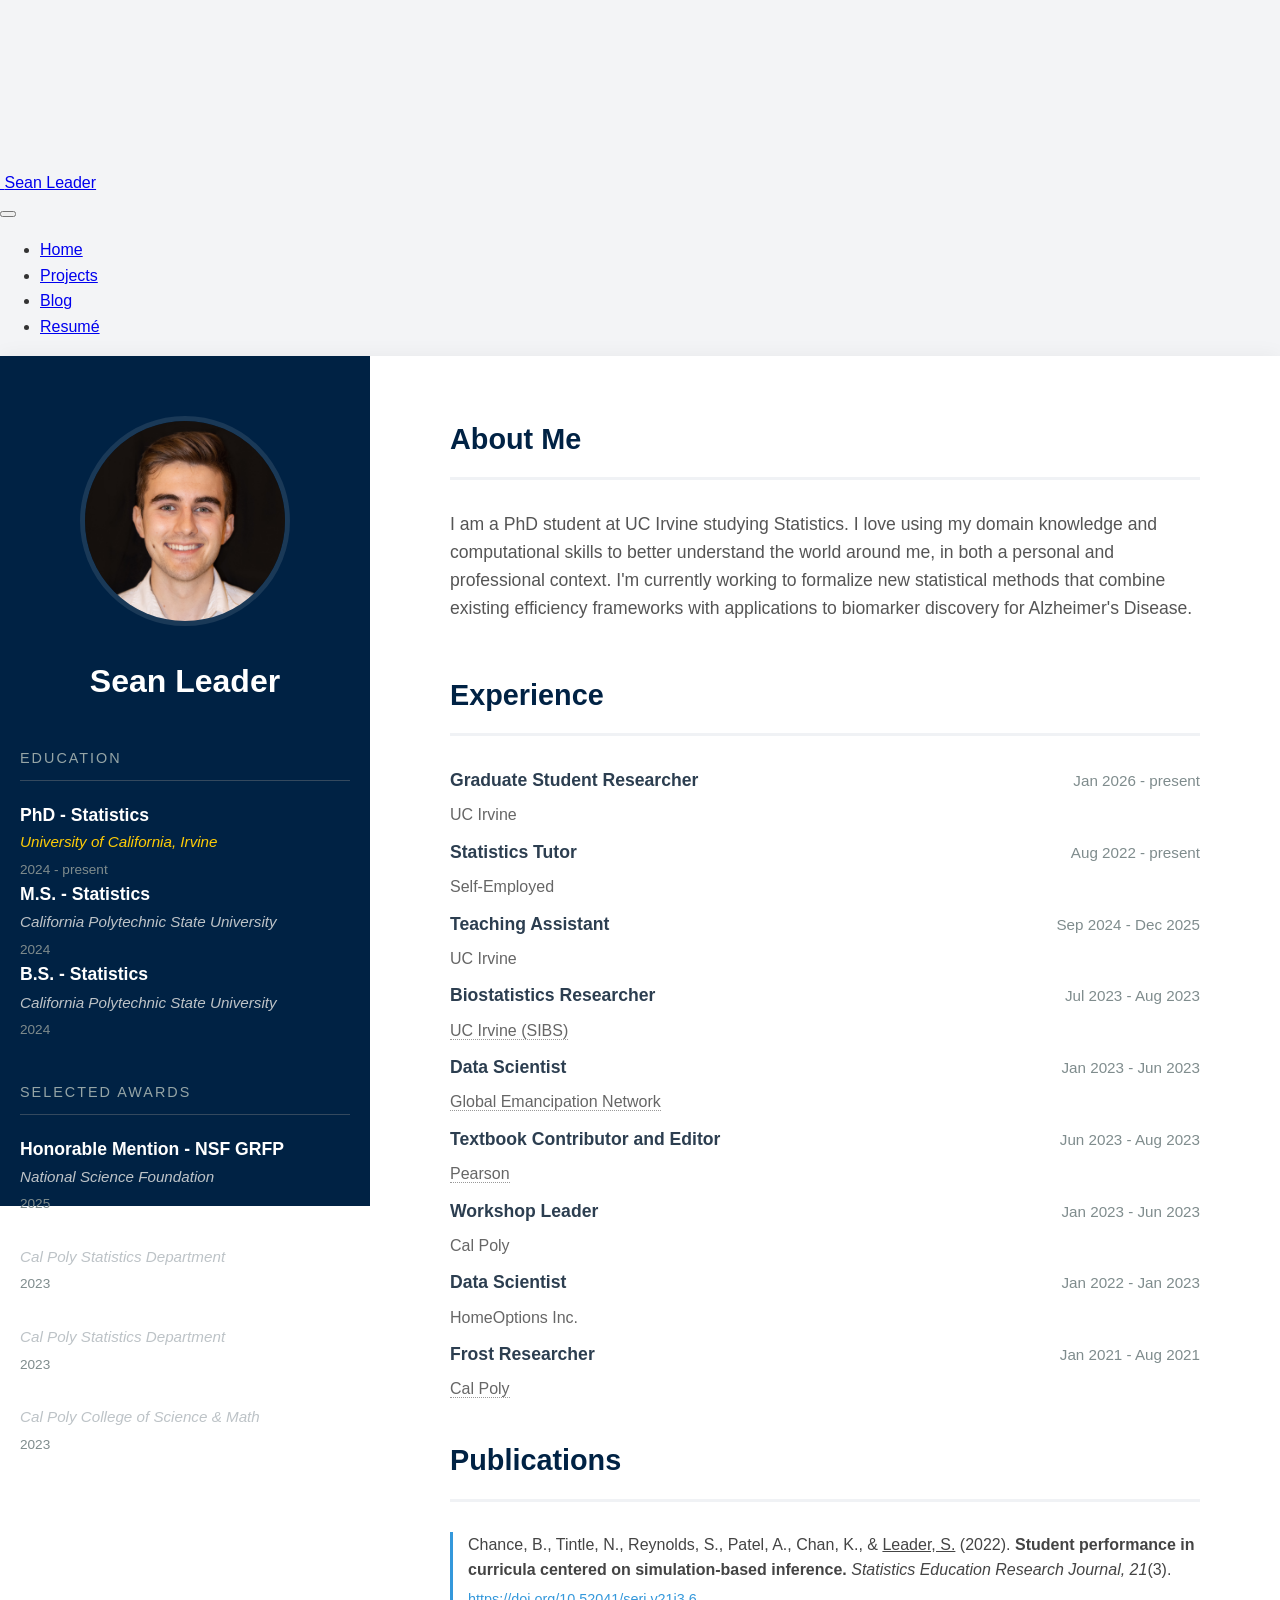
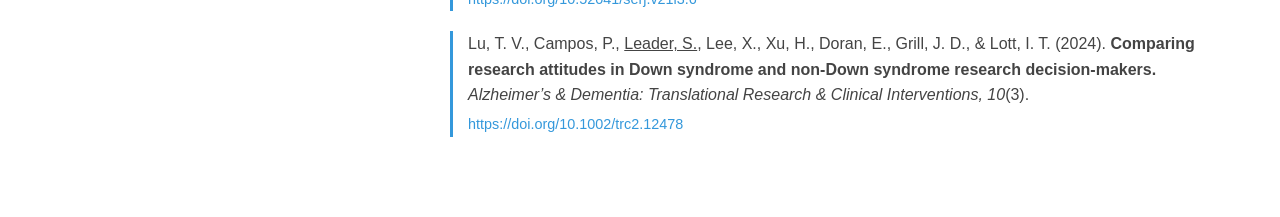
==== docs/index.html @ fd17f382 "updates" ====
<!DOCTYPE html>
<html xmlns="http://www.w3.org/1999/xhtml" lang="en" xml:lang="en"><head>

<meta charset="utf-8">
<meta name="generator" content="quarto-1.5.57">

<meta name="viewport" content="width=device-width, initial-scale=1.0, user-scalable=yes">


<title>Sean Leader</title>
<style>
code{white-space: pre-wrap;}
span.smallcaps{font-variant: small-caps;}
div.columns{display: flex; gap: min(4vw, 1.5em);}
div.column{flex: auto; overflow-x: auto;}
div.hanging-indent{margin-left: 1.5em; text-indent: -1.5em;}
ul.task-list{list-style: none;}
ul.task-list li input[type="checkbox"] {
  width: 0.8em;
  margin: 0 0.8em 0.2em -1em; /* quarto-specific, see https://github.com/quarto-dev/quarto-cli/issues/4556 */ 
  vertical-align: middle;
}
</style>


<script src="site_libs/quarto-nav/quarto-nav.js"></script>
<script src="site_libs/quarto-nav/headroom.min.js"></script>
<script src="site_libs/clipboard/clipboard.min.js"></script>
<script src="site_libs/quarto-search/autocomplete.umd.js"></script>
<script src="site_libs/quarto-search/fuse.min.js"></script>
<script src="site_libs/quarto-search/quarto-search.js"></script>
<meta name="quarto:offset" content="./">
<link href="./favicon_big.png" rel="icon" type="image/png">
<script src="site_libs/quarto-html/quarto.js"></script>
<script src="site_libs/quarto-html/popper.min.js"></script>
<script src="site_libs/quarto-html/tippy.umd.min.js"></script>
<script src="site_libs/quarto-html/anchor.min.js"></script>
<link href="site_libs/quarto-html/tippy.css" rel="stylesheet">
<link href="site_libs/quarto-html/quarto-syntax-highlighting.css" rel="stylesheet" id="quarto-text-highlighting-styles">
<script src="site_libs/bootstrap/bootstrap.min.js"></script>
<link href="site_libs/bootstrap/bootstrap-icons.css" rel="stylesheet">
<link href="site_libs/bootstrap/bootstrap.min.css" rel="stylesheet" id="quarto-bootstrap" data-mode="light">
<script id="quarto-search-options" type="application/json">{
  "location": "navbar",
  "copy-button": false,
  "collapse-after": 3,
  "panel-placement": "end",
  "type": "overlay",
  "limit": 50,
  "keyboard-shortcut": [
    "f",
    "/",
    "s"
  ],
  "show-item-context": false,
  "language": {
    "search-no-results-text": "No results",
    "search-matching-documents-text": "matching documents",
    "search-copy-link-title": "Copy link to search",
    "search-hide-matches-text": "Hide additional matches",
    "search-more-match-text": "more match in this document",
    "search-more-matches-text": "more matches in this document",
    "search-clear-button-title": "Clear",
    "search-text-placeholder": "",
    "search-detached-cancel-button-title": "Cancel",
    "search-submit-button-title": "Submit",
    "search-label": "Search"
  }
}</script>


<link rel="stylesheet" href="styles.css">
</head>

<body class="nav-fixed fullcontent">

<div id="quarto-search-results"></div>
  <header id="quarto-header" class="headroom fixed-top">
    <nav class="navbar navbar-expand-lg " data-bs-theme="dark">
      <div class="navbar-container container-fluid">
      <div class="navbar-brand-container mx-auto">
    <a href="./index.html" class="navbar-brand navbar-brand-logo">
    <img src="./favicon_big.png" alt="" class="navbar-logo">
    </a>
    <a class="navbar-brand" href="./index.html">
    <span class="navbar-title">Sean Leader</span>
    </a>
  </div>
            <div id="quarto-search" class="" title="Search"></div>
          <button class="navbar-toggler" type="button" data-bs-toggle="collapse" data-bs-target="#navbarCollapse" aria-controls="navbarCollapse" role="menu" aria-expanded="false" aria-label="Toggle navigation" onclick="if (window.quartoToggleHeadroom) { window.quartoToggleHeadroom(); }">
  <span class="navbar-toggler-icon"></span>
</button>
          <div class="collapse navbar-collapse" id="navbarCollapse">
            <ul class="navbar-nav navbar-nav-scroll me-auto">
  <li class="nav-item">
    <a class="nav-link active" href="./index.html" aria-current="page"> 
<span class="menu-text">Home</span></a>
  </li>  
  <li class="nav-item">
    <a class="nav-link" href="./projects.html"> 
<span class="menu-text">Projects</span></a>
  </li>  
  <li class="nav-item">
    <a class="nav-link" href="./blog.html"> 
<span class="menu-text">Blog</span></a>
  </li>  
  <li class="nav-item">
    <a class="nav-link" href="./resume.html"> 
<span class="menu-text">Resumé</span></a>
  </li>  
</ul>
          </div> <!-- /navcollapse -->
            <div class="quarto-navbar-tools">
</div>
      </div> <!-- /container-fluid -->
    </nav>
</header>
<!-- content -->
<div id="quarto-content" class="quarto-container page-layout-custom page-navbar">
<!-- sidebar -->
<!-- margin-sidebar -->
<!-- main -->




<style>
  /* GLOBAL RESET & TYPOGRAPHY */
  body {
    background-color: #f3f4f6;
    font-family: "Segoe UI", Roboto, Helvetica, Arial, sans-serif;
    color: #333;
    margin: 0;
    line-height: 1.6;
  }

  /* MAIN LAYOUT CONTAINER */
  .resume-grid {
    display: grid;
    grid-template-columns: 370px 1fr; /* Fixed Sidebar | Flexible Main Content */
    max-width: 1600px; /* Limits width on ultra-wide monitors */
    margin: 0 auto;
    min-height: 100vh;
    background: white;
    box-shadow: 0 0 20px rgba(0,0,0,0.05);
  }

  /* --- LEFT SIDEBAR STYLES --- */
  .sidebar {
    background-color: #002244; /* Dark Navy */
    color: #ecf0f1;
    padding: 60px 20px;
    display: block;
    flex-direction: column;
  }

  .profile-img {
    width: 200px;
    height: 200px;
    object-fit: cover;
    border-radius: 50%;
    border: 5px solid rgba(255,255,255,0.1);
    margin: 0 auto 30px auto;
    display: block;
  }

  .sidebar-name {
    text-align: center;
    font-size: 2rem;
    font-weight: 700;
    margin-bottom: 0px;
    color: #ffffff;
  }

  .social-links {
    display: flex;
    justify-content: center;
    gap: 15px;
    margin-bottom: 0px;
  }

  .social-btn {
    color: white;
    font-size: 1.4rem;
    transition: transform 0.2s, color 0.2s;
  }

  .social-btn:hover {
    color: #3498db;
    transform: translateY(-3px);
  }

  .sidebar-section-title {
    font-size: 0.9rem;
    text-transform: uppercase;
    letter-spacing: 2px;
    color: #95a5a6;
    border-bottom: 1px solid #34495e;
    padding-bottom: 10px;
    margin-top: 40px;
    margin-bottom: 20px;
  }

  .sidebar-item {
    margin-bottom: 0px;
  }

  .sidebar-item h3 {
    margin: 0;
    font-size: 1.1rem;
    color: #fff;
    font-weight: 600;
  }

  .sidebar-item i {
    margin: 2px 0 0 0;
    font-size: 0.95rem;
    color: #fecc07;
    font-style: italic;
  }
  
  .sidebar-item p {
    margin: 2px 0 0 0;
    font-size: 0.95rem;
    color: #bdc3c7;
    font-style: italic;
  }
  
  .sidebar-item c {
    margin: 2px 0 0 0;
    font-size: 0.95rem;
    color: #BD8B13;
    font-style: italic;
  }

  .sidebar-item .date {
    display: block;
    font-size: 0.85rem;
    color: #7f8c8d;
    margin-top: 4px;
  }

  /* --- RIGHT MAIN CONTENT STYLES --- */
  .main-content {
    padding: 60px 80px;
  }

  .main-section-title {
    font-size: 1.8rem;
    color: #002244;
    border-bottom: 3px solid #f0f2f5;
    padding-bottom: 15px;
    margin-top: 0;
    margin-bottom: 30px;
    font-weight: 700;
  }

  .about-text {
    font-size: 1.1rem;
    color: #555;
    margin-bottom: 50px;
    max-width: 900px;
  }

  /* Experience Grid */
  .experience-item {
    display: grid;
    grid-template-columns: 1fr auto;
    margin-bottom: 8px;
    align-items: baseline;
  }

  .job-title {
    font-weight: 700;
    font-size: 1.1rem;
    color: #2c3e50;
  }

  .job-date {
    color: #7f8c8d;
    font-size: 0.95rem;
    font-weight: 500;
  }

  .job-company {
    display: block;
    color: #666;
    margin-bottom: 10px; /* Spacing between jobs */
  }

  .job-company a {
    color: #666;
    text-decoration: none;
    border-bottom: 1px dotted #999;
  }

  /* Publications */
  .pub-item {
    margin-bottom: 20px;
    padding-left: 15px;
    border-left: 3px solid #3498db;
  }

  .pub-citation {
    font-size: 1rem;
    color: #444;
  }
  
  .pub-link {
    display: inline-block;
    margin-top: 5px;
    font-size: 0.9rem;
    color: #3498db;
    text-decoration: none;
  }

  .pub-link:hover {
    text-decoration: underline;
  }

  /* RESPONSIVE */
  @media (max-width: 900px) {
    .resume-grid {
      grid-template-columns: 1fr;
    }
    .sidebar {
      padding: 40px 20px;
      text-align: center;
    }
    .sidebar-section-title {
      text-align: center;
    }
    .main-content {
      padding: 40px 20px;
    }
  }
</style>

<link rel="stylesheet" href="[https://cdn.jsdelivr.net/npm/bootstrap-icons@1.10.5/font/bootstrap-icons.css](https://cdn.jsdelivr.net/npm/bootstrap-icons@1.10.5/font/bootstrap-icons.css)">

<div class="resume-grid">

  <aside class="sidebar">
    <img src="photos/SeanCropped.jpg" alt="Sean Leader" class="profile-img">
    <div class="sidebar-name">Sean Leader</div>
    
    <div class="social-links">
      <a href="https://mail.google.com/mail/?view=cm&amp;to=spleader13@gmail.com" class="social-btn"><i class="bi bi-envelope-fill"></i></a>
      <a href="https://github.com/SPLeader" class="social-btn"><i class="bi bi-github"></i></a>
      <a href="https://www.linkedin.com/in/sean-leader" class="social-btn"><i class="bi bi-linkedin"></i></a>
    </div>

    <div class="sidebar-section-title">Education</div>

    <div class="sidebar-item">
      <h3>PhD - Statistics</h3>
      <i>University of California, Irvine</i>
      <span class="date">2024 - present</span>
    </div>

    <div class="sidebar-item">
      <h3>M.S. - Statistics</h3>
      <p>California Polytechnic State University</p>
      <span class="date">2024</span>
    </div>

    <div class="sidebar-item">
      <h3>B.S. - Statistics</h3>
      <p>California Polytechnic State University</p>
      <span class="date">2024</span>
    </div>

    <div class="sidebar-section-title">Selected Awards</div>

    <div class="sidebar-item">
      <h3>Honorable Mention - NSF GRFP</h3>
      <p>National Science Foundation</p>
      <span class="date">2025</span>
    </div>

    <div class="sidebar-item">
      <h3>Outstanding Scholarship Award</h3>
      <p>Cal Poly Statistics Department</p>
      <span class="date">2023</span>
    </div>

    <div class="sidebar-item">
      <h3>Community Leadership</h3>
      <p>Cal Poly Statistics Department</p>
      <span class="date">2023</span>
    </div>

    <div class="sidebar-item">
      <h3>Community Leadership</h3>
      <p>Cal Poly College of Science &amp; Math</p>
      <span class="date">2023</span>
    </div>

  </aside>

  <main class="main-content">
  
    <h2 class="main-section-title anchored">About Me</h2>
    <p class="about-text">
      I am a PhD student at UC Irvine studying Statistics. I love using my domain knowledge and computational skills to better understand the world around me, in both a personal and professional context. I'm currently working to formalize new statistical methods that combine existing efficiency frameworks with applications to biomarker discovery for Alzheimer's Disease. 
    </p>

    <h2 class="main-section-title anchored">Experience</h2>

    <div class="experience-item">
      <span class="job-title">Graduate Student Researcher</span>
      <span class="job-date">Jan 2026 - present</span>
    </div>
    <span class="job-company">UC Irvine</span>

    <div class="experience-item">
      <span class="job-title">Statistics Tutor</span>
      <span class="job-date">Aug 2022 - present</span>
    </div>
    <span class="job-company">Self-Employed</span>
    
    <div class="experience-item">
      <span class="job-title">Teaching Assistant</span>
      <span class="job-date">Sep 2024 - Dec 2025</span>
    </div>
    <span class="job-company">UC Irvine</span>

    

    <div class="experience-item">
      <span class="job-title">Biostatistics Researcher</span>
      <span class="job-date">Jul 2023 - Aug 2023</span>
    </div>
    <span class="job-company"><a href="https://www.nhlbi.nih.gov/grants-and-training/summer-institute-biostatistics">UC Irvine (SIBS)</a></span>

    <div class="experience-item">
      <span class="job-title">Data Scientist</span>
      <span class="job-date">Jan 2023 - Jun 2023</span>
    </div>
    <span class="job-company"><a href="https://www.globalemancipation.ngo">Global Emancipation Network</a></span>

    <div class="experience-item">
      <span class="job-title">Textbook Contributor and Editor</span>
      <span class="job-date">Jun 2023 - Aug 2023</span>
    </div>
    <span class="job-company"><a href="https://www.pearson.com">Pearson</a></span>

    <div class="experience-item">
      <span class="job-title">Workshop Leader</span>
      <span class="job-date">Jan 2023 - Jun 2023</span>
    </div>
    <span class="job-company">Cal Poly</span>

    <div class="experience-item">
      <span class="job-title">Data Scientist</span>
      <span class="job-date">Jan 2022 - Jan 2023</span>
    </div>
    <span class="job-company">HomeOptions Inc.</span>

    <div class="experience-item">
      <span class="job-title">Frost Researcher</span>
      <span class="job-date">Jan 2021 - Aug 2021</span>
    </div>
    <span class="job-company"><a href="https://cosam.calpoly.edu/prospective-students/frost-fund">Cal Poly</a></span>

    <br>

    <h2 class="main-section-title anchored">Publications</h2>

    <div class="pub-item">
      <div class="pub-citation">
        Chance, B., Tintle, N., Reynolds, S., Patel, A., Chan, K., &amp; <span style="text-decoration: underline;">Leader, S.</span> (2022). <strong>Student performance in curricula centered on simulation-based inference.</strong> <em>Statistics Education Research Journal, 21</em>(3).
      </div>
      <a href="https://doi.org/10.52041/serj.v21i3.6" class="pub-link" target="_blank"><i class="bi bi-link-45deg"></i> https://doi.org/10.52041/serj.v21i3.6</a>
    </div>

    <div class="pub-item">
      <div class="pub-citation">
        Lu, T. V., Campos, P., <span style="text-decoration: underline;">Leader, S.</span>, Lee, X., Xu, H., Doran, E., Grill, J. D., &amp; Lott, I. T. (2024). <strong>Comparing research attitudes in Down syndrome and non-Down syndrome research decision-makers.</strong> <em>Alzheimer’s &amp; Dementia: Translational Research &amp; Clinical Interventions, 10</em>(3).
      </div>
      <a href="https://doi.org/10.1002/trc2.12478" class="pub-link" target="_blank"><i class="bi bi-link-45deg"></i> https://doi.org/10.1002/trc2.12478</a>
    </div>

  </main>
</div>




<script id="quarto-html-after-body" type="application/javascript">
window.document.addEventListener("DOMContentLoaded", function (event) {
  const toggleBodyColorMode = (bsSheetEl) => {
    const mode = bsSheetEl.getAttribute("data-mode");
    const bodyEl = window.document.querySelector("body");
    if (mode === "dark") {
      bodyEl.classList.add("quarto-dark");
      bodyEl.classList.remove("quarto-light");
    } else {
      bodyEl.classList.add("quarto-light");
      bodyEl.classList.remove("quarto-dark");
    }
  }
  const toggleBodyColorPrimary = () => {
    const bsSheetEl = window.document.querySelector("link#quarto-bootstrap");
    if (bsSheetEl) {
      toggleBodyColorMode(bsSheetEl);
    }
  }
  toggleBodyColorPrimary();  
  const icon = "";
  const anchorJS = new window.AnchorJS();
  anchorJS.options = {
    placement: 'right',
    icon: icon
  };
  anchorJS.add('.anchored');
  const isCodeAnnotation = (el) => {
    for (const clz of el.classList) {
      if (clz.startsWith('code-annotation-')) {                     
        return true;
      }
    }
    return false;
  }
  const onCopySuccess = function(e) {
    // button target
    const button = e.trigger;
    // don't keep focus
    button.blur();
    // flash "checked"
    button.classList.add('code-copy-button-checked');
    var currentTitle = button.getAttribute("title");
    button.setAttribute("title", "Copied!");
    let tooltip;
    if (window.bootstrap) {
      button.setAttribute("data-bs-toggle", "tooltip");
      button.setAttribute("data-bs-placement", "left");
      button.setAttribute("data-bs-title", "Copied!");
      tooltip = new bootstrap.Tooltip(button, 
        { trigger: "manual", 
          customClass: "code-copy-button-tooltip",
          offset: [0, -8]});
      tooltip.show();    
    }
    setTimeout(function() {
      if (tooltip) {
        tooltip.hide();
        button.removeAttribute("data-bs-title");
        button.removeAttribute("data-bs-toggle");
        button.removeAttribute("data-bs-placement");
      }
      button.setAttribute("title", currentTitle);
      button.classList.remove('code-copy-button-checked');
    }, 1000);
    // clear code selection
    e.clearSelection();
  }
  const getTextToCopy = function(trigger) {
      const codeEl = trigger.previousElementSibling.cloneNode(true);
      for (const childEl of codeEl.children) {
        if (isCodeAnnotation(childEl)) {
          childEl.remove();
        }
      }
      return codeEl.innerText;
  }
  const clipboard = new window.ClipboardJS('.code-copy-button:not([data-in-quarto-modal])', {
    text: getTextToCopy
  });
  clipboard.on('success', onCopySuccess);
  if (window.document.getElementById('quarto-embedded-source-code-modal')) {
    // For code content inside modals, clipBoardJS needs to be initialized with a container option
    // TODO: Check when it could be a function (https://github.com/zenorocha/clipboard.js/issues/860)
    const clipboardModal = new window.ClipboardJS('.code-copy-button[data-in-quarto-modal]', {
      text: getTextToCopy,
      container: window.document.getElementById('quarto-embedded-source-code-modal')
    });
    clipboardModal.on('success', onCopySuccess);
  }
    var localhostRegex = new RegExp(/^(?:http|https):\/\/localhost\:?[0-9]*\//);
    var mailtoRegex = new RegExp(/^mailto:/);
      var filterRegex = new RegExp('/' + window.location.host + '/');
    var isInternal = (href) => {
        return filterRegex.test(href) || localhostRegex.test(href) || mailtoRegex.test(href);
    }
    // Inspect non-navigation links and adorn them if external
 	var links = window.document.querySelectorAll('a[href]:not(.nav-link):not(.navbar-brand):not(.toc-action):not(.sidebar-link):not(.sidebar-item-toggle):not(.pagination-link):not(.no-external):not([aria-hidden]):not(.dropdown-item):not(.quarto-navigation-tool):not(.about-link)');
    for (var i=0; i<links.length; i++) {
      const link = links[i];
      if (!isInternal(link.href)) {
        // undo the damage that might have been done by quarto-nav.js in the case of
        // links that we want to consider external
        if (link.dataset.originalHref !== undefined) {
          link.href = link.dataset.originalHref;
        }
      }
    }
  function tippyHover(el, contentFn, onTriggerFn, onUntriggerFn) {
    const config = {
      allowHTML: true,
      maxWidth: 500,
      delay: 100,
      arrow: false,
      appendTo: function(el) {
          return el.parentElement;
      },
      interactive: true,
      interactiveBorder: 10,
      theme: 'quarto',
      placement: 'bottom-start',
    };
    if (contentFn) {
      config.content = contentFn;
    }
    if (onTriggerFn) {
      config.onTrigger = onTriggerFn;
    }
    if (onUntriggerFn) {
      config.onUntrigger = onUntriggerFn;
    }
    window.tippy(el, config); 
  }
  const noterefs = window.document.querySelectorAll('a[role="doc-noteref"]');
  for (var i=0; i<noterefs.length; i++) {
    const ref = noterefs[i];
    tippyHover(ref, function() {
      // use id or data attribute instead here
      let href = ref.getAttribute('data-footnote-href') || ref.getAttribute('href');
      try { href = new URL(href).hash; } catch {}
      const id = href.replace(/^#\/?/, "");
      const note = window.document.getElementById(id);
      if (note) {
        return note.innerHTML;
      } else {
        return "";
      }
    });
  }
  const xrefs = window.document.querySelectorAll('a.quarto-xref');
  const processXRef = (id, note) => {
    // Strip column container classes
    const stripColumnClz = (el) => {
      el.classList.remove("page-full", "page-columns");
      if (el.children) {
        for (const child of el.children) {
          stripColumnClz(child);
        }
      }
    }
    stripColumnClz(note)
    if (id === null || id.startsWith('sec-')) {
      // Special case sections, only their first couple elements
      const container = document.createElement("div");
      if (note.children && note.children.length > 2) {
        container.appendChild(note.children[0].cloneNode(true));
        for (let i = 1; i < note.children.length; i++) {
          const child = note.children[i];
          if (child.tagName === "P" && child.innerText === "") {
            continue;
          } else {
            container.appendChild(child.cloneNode(true));
            break;
          }
        }
        if (window.Quarto?.typesetMath) {
          window.Quarto.typesetMath(container);
        }
        return container.innerHTML
      } else {
        if (window.Quarto?.typesetMath) {
          window.Quarto.typesetMath(note);
        }
        return note.innerHTML;
      }
    } else {
      // Remove any anchor links if they are present
      const anchorLink = note.querySelector('a.anchorjs-link');
      if (anchorLink) {
        anchorLink.remove();
      }
      if (window.Quarto?.typesetMath) {
        window.Quarto.typesetMath(note);
      }
      // TODO in 1.5, we should make sure this works without a callout special case
      if (note.classList.contains("callout")) {
        return note.outerHTML;
      } else {
        return note.innerHTML;
      }
    }
  }
  for (var i=0; i<xrefs.length; i++) {
    const xref = xrefs[i];
    tippyHover(xref, undefined, function(instance) {
      instance.disable();
      let url = xref.getAttribute('href');
      let hash = undefined; 
      if (url.startsWith('#')) {
        hash = url;
      } else {
        try { hash = new URL(url).hash; } catch {}
      }
      if (hash) {
        const id = hash.replace(/^#\/?/, "");
        const note = window.document.getElementById(id);
        if (note !== null) {
          try {
            const html = processXRef(id, note.cloneNode(true));
            instance.setContent(html);
          } finally {
            instance.enable();
            instance.show();
          }
        } else {
          // See if we can fetch this
          fetch(url.split('#')[0])
          .then(res => res.text())
          .then(html => {
            const parser = new DOMParser();
            const htmlDoc = parser.parseFromString(html, "text/html");
            const note = htmlDoc.getElementById(id);
            if (note !== null) {
              const html = processXRef(id, note);
              instance.setContent(html);
            } 
          }).finally(() => {
            instance.enable();
            instance.show();
          });
        }
      } else {
        // See if we can fetch a full url (with no hash to target)
        // This is a special case and we should probably do some content thinning / targeting
        fetch(url)
        .then(res => res.text())
        .then(html => {
          const parser = new DOMParser();
          const htmlDoc = parser.parseFromString(html, "text/html");
          const note = htmlDoc.querySelector('main.content');
          if (note !== null) {
            // This should only happen for chapter cross references
            // (since there is no id in the URL)
            // remove the first header
            if (note.children.length > 0 && note.children[0].tagName === "HEADER") {
              note.children[0].remove();
            }
            const html = processXRef(null, note);
            instance.setContent(html);
          } 
        }).finally(() => {
          instance.enable();
          instance.show();
        });
      }
    }, function(instance) {
    });
  }
      let selectedAnnoteEl;
      const selectorForAnnotation = ( cell, annotation) => {
        let cellAttr = 'data-code-cell="' + cell + '"';
        let lineAttr = 'data-code-annotation="' +  annotation + '"';
        const selector = 'span[' + cellAttr + '][' + lineAttr + ']';
        return selector;
      }
      const selectCodeLines = (annoteEl) => {
        const doc = window.document;
        const targetCell = annoteEl.getAttribute("data-target-cell");
        const targetAnnotation = annoteEl.getAttribute("data-target-annotation");
        const annoteSpan = window.document.querySelector(selectorForAnnotation(targetCell, targetAnnotation));
        const lines = annoteSpan.getAttribute("data-code-lines").split(",");
        const lineIds = lines.map((line) => {
          return targetCell + "-" + line;
        })
        let top = null;
        let height = null;
        let parent = null;
        if (lineIds.length > 0) {
            //compute the position of the single el (top and bottom and make a div)
            const el = window.document.getElementById(lineIds[0]);
            top = el.offsetTop;
            height = el.offsetHeight;
            parent = el.parentElement.parentElement;
          if (lineIds.length > 1) {
            const lastEl = window.document.getElementById(lineIds[lineIds.length - 1]);
            const bottom = lastEl.offsetTop + lastEl.offsetHeight;
            height = bottom - top;
          }
          if (top !== null && height !== null && parent !== null) {
            // cook up a div (if necessary) and position it 
            let div = window.document.getElementById("code-annotation-line-highlight");
            if (div === null) {
              div = window.document.createElement("div");
              div.setAttribute("id", "code-annotation-line-highlight");
              div.style.position = 'absolute';
              parent.appendChild(div);
            }
            div.style.top = top - 2 + "px";
            div.style.height = height + 4 + "px";
            div.style.left = 0;
            let gutterDiv = window.document.getElementById("code-annotation-line-highlight-gutter");
            if (gutterDiv === null) {
              gutterDiv = window.document.createElement("div");
              gutterDiv.setAttribute("id", "code-annotation-line-highlight-gutter");
              gutterDiv.style.position = 'absolute';
              const codeCell = window.document.getElementById(targetCell);
              const gutter = codeCell.querySelector('.code-annotation-gutter');
              gutter.appendChild(gutterDiv);
            }
            gutterDiv.style.top = top - 2 + "px";
            gutterDiv.style.height = height + 4 + "px";
          }
          selectedAnnoteEl = annoteEl;
        }
      };
      const unselectCodeLines = () => {
        const elementsIds = ["code-annotation-line-highlight", "code-annotation-line-highlight-gutter"];
        elementsIds.forEach((elId) => {
          const div = window.document.getElementById(elId);
          if (div) {
            div.remove();
          }
        });
        selectedAnnoteEl = undefined;
      };
        // Handle positioning of the toggle
    window.addEventListener(
      "resize",
      throttle(() => {
        elRect = undefined;
        if (selectedAnnoteEl) {
          selectCodeLines(selectedAnnoteEl);
        }
      }, 10)
    );
    function throttle(fn, ms) {
    let throttle = false;
    let timer;
      return (...args) => {
        if(!throttle) { // first call gets through
            fn.apply(this, args);
            throttle = true;
        } else { // all the others get throttled
            if(timer) clearTimeout(timer); // cancel #2
            timer = setTimeout(() => {
              fn.apply(this, args);
              timer = throttle = false;
            }, ms);
        }
      };
    }
      // Attach click handler to the DT
      const annoteDls = window.document.querySelectorAll('dt[data-target-cell]');
      for (const annoteDlNode of annoteDls) {
        annoteDlNode.addEventListener('click', (event) => {
          const clickedEl = event.target;
          if (clickedEl !== selectedAnnoteEl) {
            unselectCodeLines();
            const activeEl = window.document.querySelector('dt[data-target-cell].code-annotation-active');
            if (activeEl) {
              activeEl.classList.remove('code-annotation-active');
            }
            selectCodeLines(clickedEl);
            clickedEl.classList.add('code-annotation-active');
          } else {
            // Unselect the line
            unselectCodeLines();
            clickedEl.classList.remove('code-annotation-active');
          }
        });
      }
  const findCites = (el) => {
    const parentEl = el.parentElement;
    if (parentEl) {
      const cites = parentEl.dataset.cites;
      if (cites) {
        return {
          el,
          cites: cites.split(' ')
        };
      } else {
        return findCites(el.parentElement)
      }
    } else {
      return undefined;
    }
  };
  var bibliorefs = window.document.querySelectorAll('a[role="doc-biblioref"]');
  for (var i=0; i<bibliorefs.length; i++) {
    const ref = bibliorefs[i];
    const citeInfo = findCites(ref);
    if (citeInfo) {
      tippyHover(citeInfo.el, function() {
        var popup = window.document.createElement('div');
        citeInfo.cites.forEach(function(cite) {
          var citeDiv = window.document.createElement('div');
          citeDiv.classList.add('hanging-indent');
          citeDiv.classList.add('csl-entry');
          var biblioDiv = window.document.getElementById('ref-' + cite);
          if (biblioDiv) {
            citeDiv.innerHTML = biblioDiv.innerHTML;
          }
          popup.appendChild(citeDiv);
        });
        return popup.innerHTML;
      });
    }
  }
});
</script>
</div> <!-- /content -->




</body></html>
---- docs/site_libs/quarto-html/quarto-syntax-highlighting.css ----
/* quarto syntax highlight colors */
:root {
  --quarto-hl-ot-color: #003B4F;
  --quarto-hl-at-color: #657422;
  --quarto-hl-ss-color: #20794D;
  --quarto-hl-an-color: #5E5E5E;
  --quarto-hl-fu-color: #4758AB;
  --quarto-hl-st-color: #20794D;
  --quarto-hl-cf-color: #003B4F;
  --quarto-hl-op-color: #5E5E5E;
  --quarto-hl-er-color: #AD0000;
  --quarto-hl-bn-color: #AD0000;
  --quarto-hl-al-color: #AD0000;
  --quarto-hl-va-color: #111111;
  --quarto-hl-bu-color: inherit;
  --quarto-hl-ex-color: inherit;
  --quarto-hl-pp-color: #AD0000;
  --quarto-hl-in-color: #5E5E5E;
  --quarto-hl-vs-color: #20794D;
  --quarto-hl-wa-color: #5E5E5E;
  --quarto-hl-do-color: #5E5E5E;
  --quarto-hl-im-color: #00769E;
  --quarto-hl-ch-color: #20794D;
  --quarto-hl-dt-color: #AD0000;
  --quarto-hl-fl-color: #AD0000;
  --quarto-hl-co-color: #5E5E5E;
  --quarto-hl-cv-color: #5E5E5E;
  --quarto-hl-cn-color: #8f5902;
  --quarto-hl-sc-color: #5E5E5E;
  --quarto-hl-dv-color: #AD0000;
  --quarto-hl-kw-color: #003B4F;
}

/* other quarto variables */
:root {
  --quarto-font-monospace: SFMono-Regular, Menlo, Monaco, Consolas, "Liberation Mono", "Courier New", monospace;
}

pre > code.sourceCode > span {
  color: #003B4F;
}

code span {
  color: #003B4F;
}

code.sourceCode > span {
  color: #003B4F;
}

div.sourceCode,
div.sourceCode pre.sourceCode {
  color: #003B4F;
}

code span.ot {
  color: #003B4F;
  font-style: inherit;
}

code span.at {
  color: #657422;
  font-style: inherit;
}

code span.ss {
  color: #20794D;
  font-style: inherit;
}

code span.an {
  color: #5E5E5E;
  font-style: inherit;
}

code span.fu {
  color: #4758AB;
  font-style: inherit;
}

code span.st {
  color: #20794D;
  font-style: inherit;
}

code span.cf {
  color: #003B4F;
  font-weight: bold;
  font-style: inherit;
}

code span.op {
  color: #5E5E5E;
  font-style: inherit;
}

code span.er {
  color: #AD0000;
  font-style: inherit;
}

code span.bn {
  color: #AD0000;
  font-style: inherit;
}

code span.al {
  color: #AD0000;
  font-style: inherit;
}

code span.va {
  color: #111111;
  font-style: inherit;
}

code span.bu {
  font-style: inherit;
}

code span.ex {
  font-style: inherit;
}

code span.pp {
  color: #AD0000;
  font-style: inherit;
}

code span.in {
  color: #5E5E5E;
  font-style: inherit;
}

code span.vs {
  color: #20794D;
  font-style: inherit;
}

code span.wa {
  color: #5E5E5E;
  font-style: italic;
}

code span.do {
  color: #5E5E5E;
  font-style: italic;
}

code span.im {
  color: #00769E;
  font-style: inherit;
}

code span.ch {
  color: #20794D;
  font-style: inherit;
}

code span.dt {
  color: #AD0000;
  font-style: inherit;
}

code span.fl {
  color: #AD0000;
  font-style: inherit;
}

code span.co {
  color: #5E5E5E;
  font-style: inherit;
}

code span.cv {
  color: #5E5E5E;
  font-style: italic;
}

code span.cn {
  color: #8f5902;
  font-style: inherit;
}

code span.sc {
  color: #5E5E5E;
  font-style: inherit;
}

code span.dv {
  color: #AD0000;
  font-style: inherit;
}

code span.kw {
  color: #003B4F;
  font-weight: bold;
  font-style: inherit;
}

.prevent-inlining {
  content: "</";
}

/*# sourceMappingURL=debc5d5d77c3f9108843748ff7464032.css.map */
---- docs/styles.css ----
/* Custom CSS for Horizontal Scrolling Photo Gallery */

.horizontal-scroll {
  display: flex;
  flex-wrap: nowrap;
  white-space: nowrap; 
  overflow-x: auto;
  overflow-y: hidden; 
  padding: 10px 0;
  height: 250px; 
  /*scroll-behavior: smooth;   */
  
  /* CRUCIAL FIX 1: Scrollbar Hiding (IE/Edge/Firefox) */
  -ms-overflow-style: none;
  scrollbar-width: none;
}
/* CRUCIAL FIX 2: Scrollbar Hiding (Chrome, Safari, WebKit browsers) */
.horizontal-scroll::-webkit-scrollbar {
  display: none;
}

/* CRUCIAL FIX: Styles the anchor tag (the link) to match the image dimensions 
   and handles the spacing between photos.
*/
.lightbox-trigger {
  display: inline-block; /* Allows width/height to be set and flow horizontally */
  height: 200px; /* Forces the link to match the image height */
  margin-right: 10px; /* Adds space between photos */
  text-decoration: none; /* Optional: ensures no blue link underline */
}

/* Styles the image inside the link */
.horizontal-scroll img {
  height: 200px; 
  width: auto; 
  margin-right: 0; /* Removed margin here, as it's now on the parent link */
  display: block; /* Makes the image take up all space in the link */
  cursor: pointer;
  transition: transform 0.2s; 
}

.horizontal-scroll img:hover {
  transform: scale(1.05); 
}


/* --- CUSTOM LIGHTBOX STYLES --- */

/* The Overlay: Full screen, grey background, hidden by default */
#lightbox-overlay {
    display: none; 
    position: fixed;
    top: 0;
    left: 0;
    width: 100%;
    height: 100%;
    background-color: rgba(0, 0, 0, 0.9); 
    z-index: 1000;
    justify-content: center;
    align-items: center;
    cursor: pointer;
}

/* The Image Container within the overlay */
#lightbox-modal {
    max-width: 90%;
    max-height: 90vh;
    display: block;
    margin: auto;
    border: 3px solid white;
    box-shadow: 0 0 20px rgba(0, 0, 0, 0.5);
    cursor: default; 
}
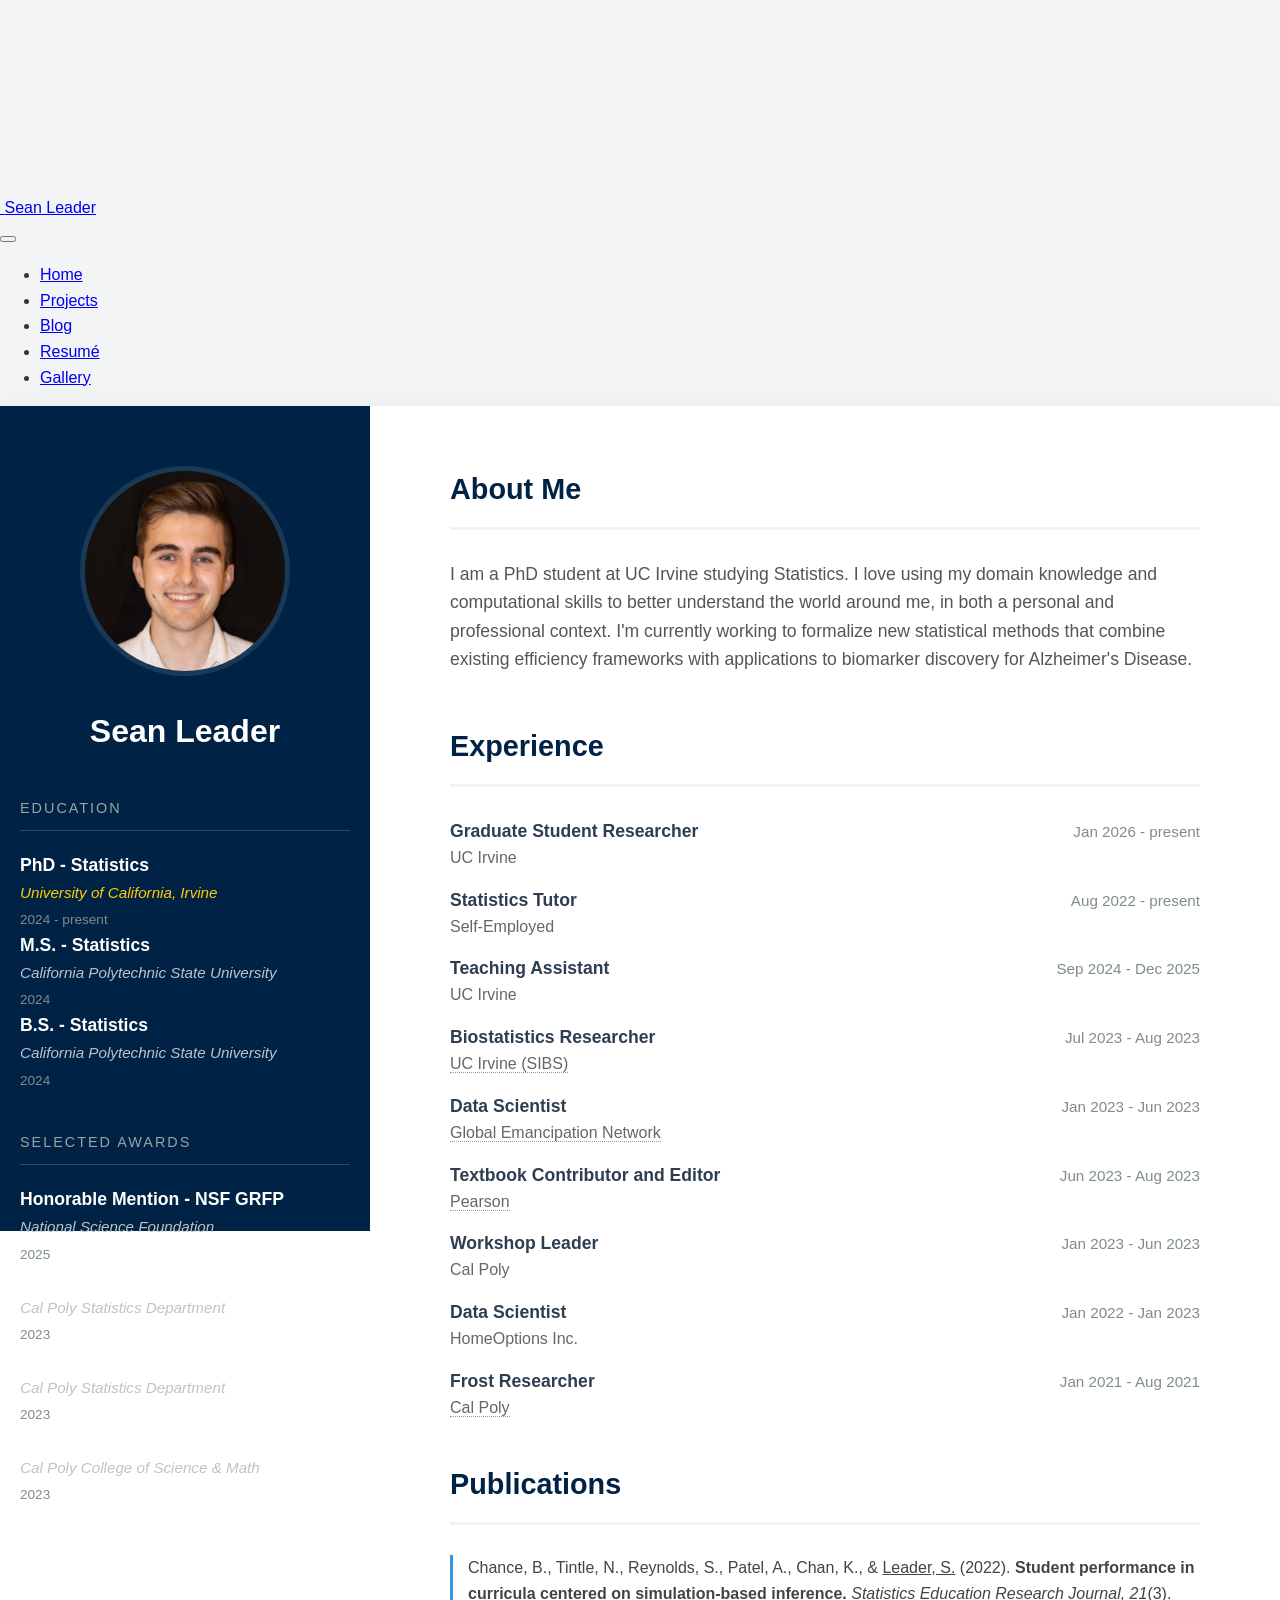
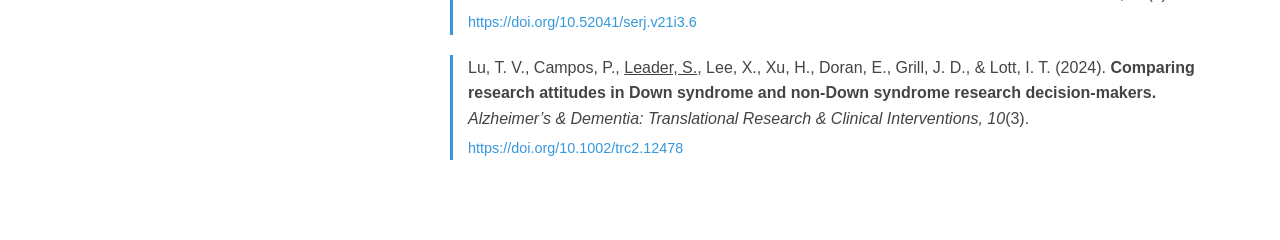
==== commit 96e8a2b8: "added all photos (need to order them)" ====
--- a/docs/index.html
+++ b/docs/index.html
@@ -108,6 +108,10 @@
     <a class="nav-link" href="./resume.html"> 
 <span class="menu-text">Resumé</span></a>
   </li>  
+  <li class="nav-item">
+    <a class="nav-link" href="./travel_photos.html"> 
+<span class="menu-text">Gallery</span></a>
+  </li>  
 </ul>
           </div> <!-- /navcollapse -->
             <div class="quarto-navbar-tools">
@@ -266,7 +270,6 @@
   .experience-item {
     display: grid;
     grid-template-columns: 1fr auto;
-    margin-bottom: 8px;
     align-items: baseline;
   }
 
@@ -274,6 +277,7 @@
     font-weight: 700;
     font-size: 1.1rem;
     color: #2c3e50;
+    margin-bottom: 0px;
   }
 
   .job-date {
@@ -285,7 +289,7 @@
   .job-company {
     display: block;
     color: #666;
-    margin-bottom: 10px; /* Spacing between jobs */
+    margin-bottom: 15px; /* Spacing between jobs */
   }
 
   .job-company a {
--- a/docs/styles.css
+++ b/docs/styles.css
@@ -7,7 +7,7 @@
   overflow-x: auto;
   overflow-y: hidden; 
   padding: 10px 0;
-  height: 250px; 
+  height: 450px; 
   /*scroll-behavior: smooth;   */
   
   /* CRUCIAL FIX 1: Scrollbar Hiding (IE/Edge/Firefox) */
@@ -24,14 +24,14 @@
 */
 .lightbox-trigger {
   display: inline-block; /* Allows width/height to be set and flow horizontally */
-  height: 200px; /* Forces the link to match the image height */
+  height: 400px; /* Forces the link to match the image height */
   margin-right: 10px; /* Adds space between photos */
   text-decoration: none; /* Optional: ensures no blue link underline */
 }
 
 /* Styles the image inside the link */
 .horizontal-scroll img {
-  height: 200px; 
+  height: 400px; 
   width: auto; 
   margin-right: 0; /* Removed margin here, as it's now on the parent link */
   display: block; /* Makes the image take up all space in the link */
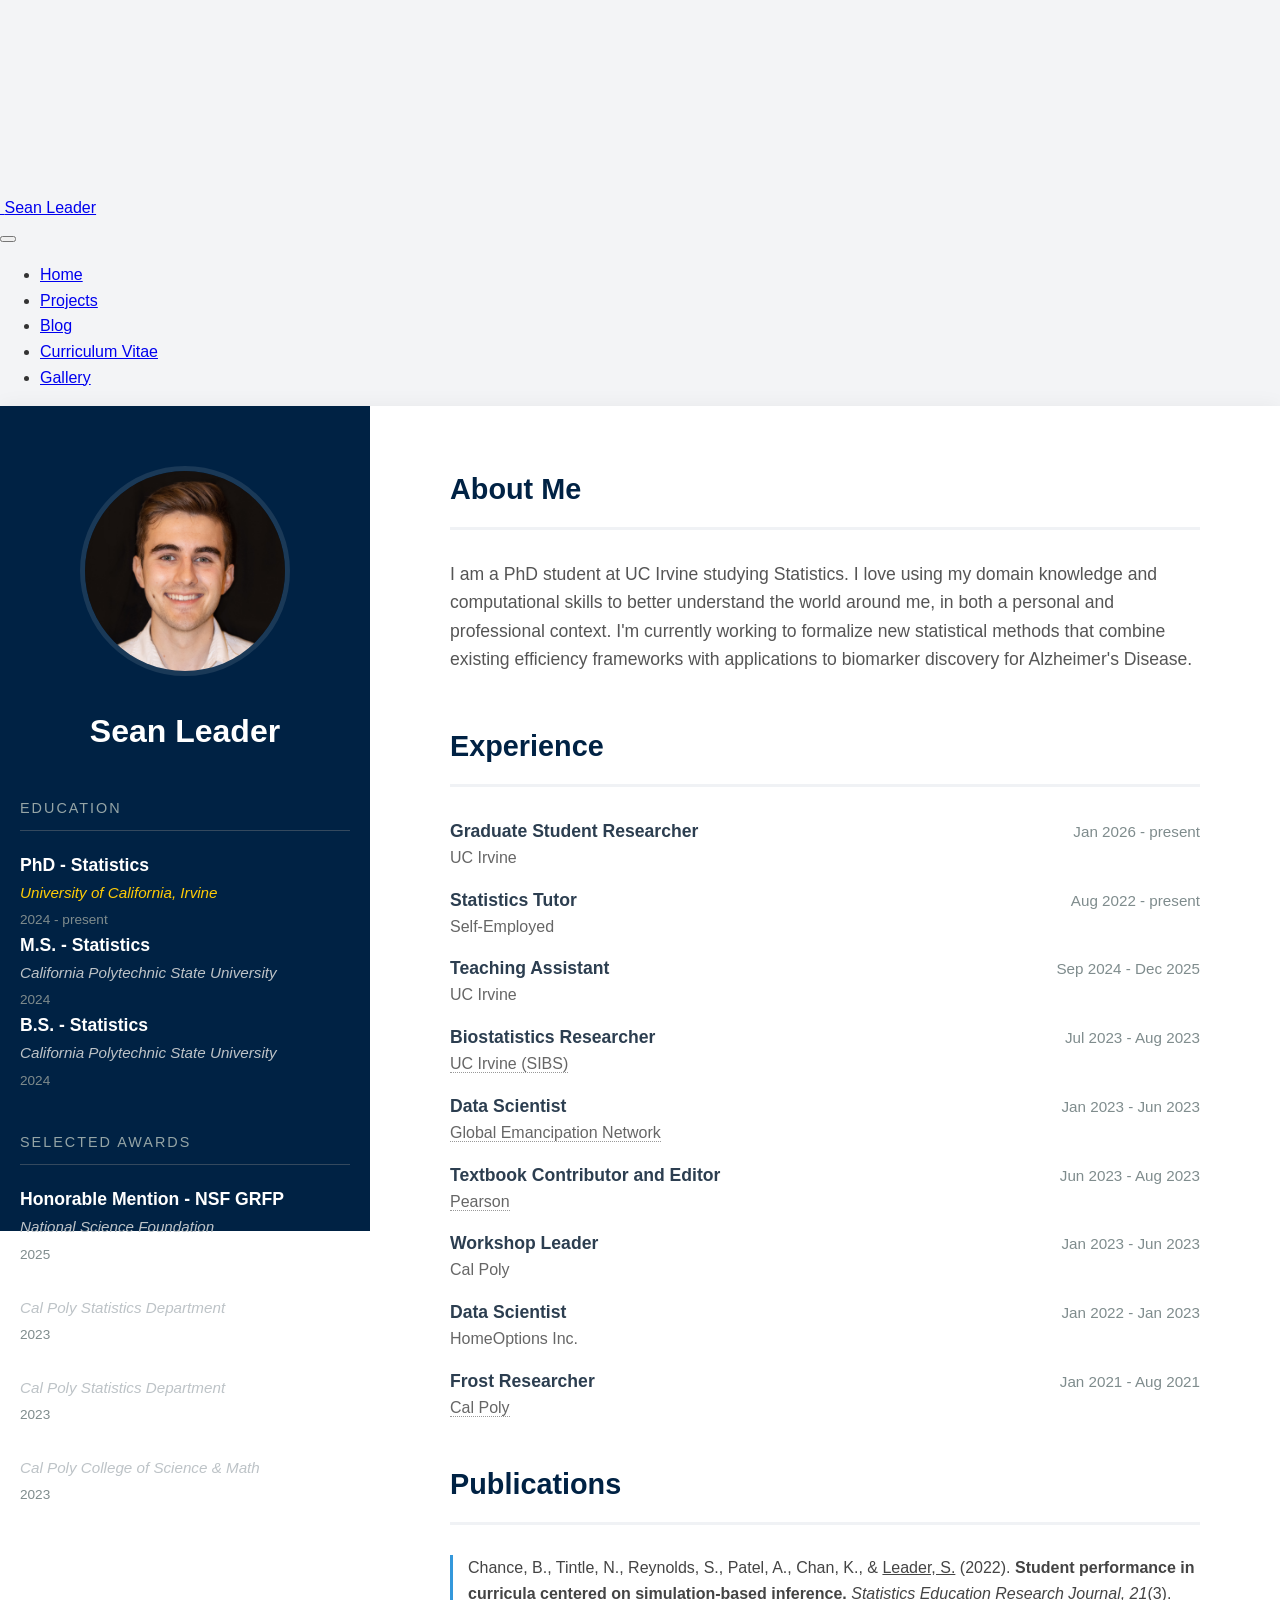
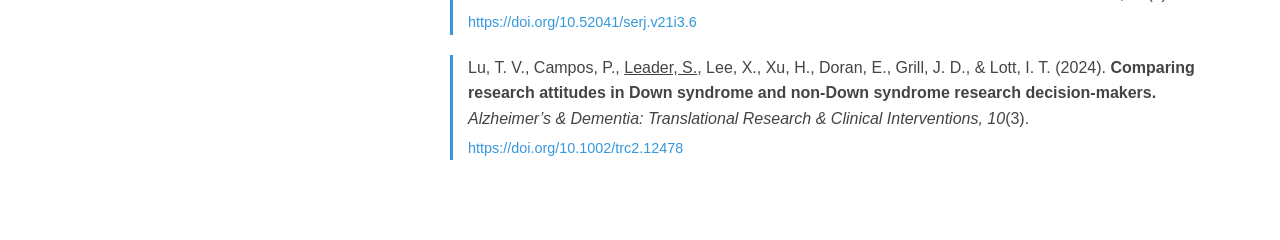
==== commit 66efe8bc: "replace resume with cv" ====
--- a/docs/index.html
+++ b/docs/index.html
@@ -105,8 +105,8 @@
 <span class="menu-text">Blog</span></a>
   </li>  
   <li class="nav-item">
-    <a class="nav-link" href="./resume.html"> 
-<span class="menu-text">Resumé</span></a>
+    <a class="nav-link" href="./cv.html"> 
+<span class="menu-text">Curriculum Vitae</span></a>
   </li>  
   <li class="nav-item">
     <a class="nav-link" href="./travel_photos.html"> 
--- a/docs/styles.css
+++ b/docs/styles.css
@@ -19,17 +19,17 @@
   display: none;
 }
 
-/* CRUCIAL FIX: Styles the anchor tag (the link) to match the image dimensions 
-   and handles the spacing between photos.
+/* FIXED: Changed the selector from .lightbox-trigger 
+   to target the anchor tag (a) inside the horizontal-scroll container.
 */
-.lightbox-trigger {
+.horizontal-scroll a {
   display: inline-block; /* Allows width/height to be set and flow horizontally */
   height: 400px; /* Forces the link to match the image height */
   margin-right: 10px; /* Adds space between photos */
   text-decoration: none; /* Optional: ensures no blue link underline */
 }
 
-/* Styles the image inside the link */
+/* Styles the image inside the link (no change needed here) */
 .horizontal-scroll img {
   height: 400px; 
   width: auto; 
@@ -43,31 +43,16 @@
   transform: scale(1.05); 
 }
 
-
-/* --- CUSTOM LIGHTBOX STYLES --- */
-
-/* The Overlay: Full screen, grey background, hidden by default */
-#lightbox-overlay {
-    display: none; 
-    position: fixed;
-    top: 0;
-    left: 0;
-    width: 100%;
-    height: 100%;
-    background-color: rgba(0, 0, 0, 0.9); 
-    z-index: 1000;
-    justify-content: center;
-    align-items: center;
-    cursor: pointer;
+.img-float-left {
+  float: left;
+  margin-right: 20px;
+  margin-bottom: 10px;
+  max-width: 40%; /* Control the size of the floated image */
 }
 
-/* The Image Container within the overlay */
-#lightbox-modal {
-    max-width: 90%;
-    max-height: 90vh;
-    display: block;
-    margin: auto;
-    border: 3px solid white;
-    box-shadow: 0 0 20px rgba(0, 0, 0, 0.5);
-    cursor: default; 
+.img-float-right {
+  float: right;
+  margin-left: 20px;
+  margin-bottom: 10px;
+  max-width: 40%;
 }
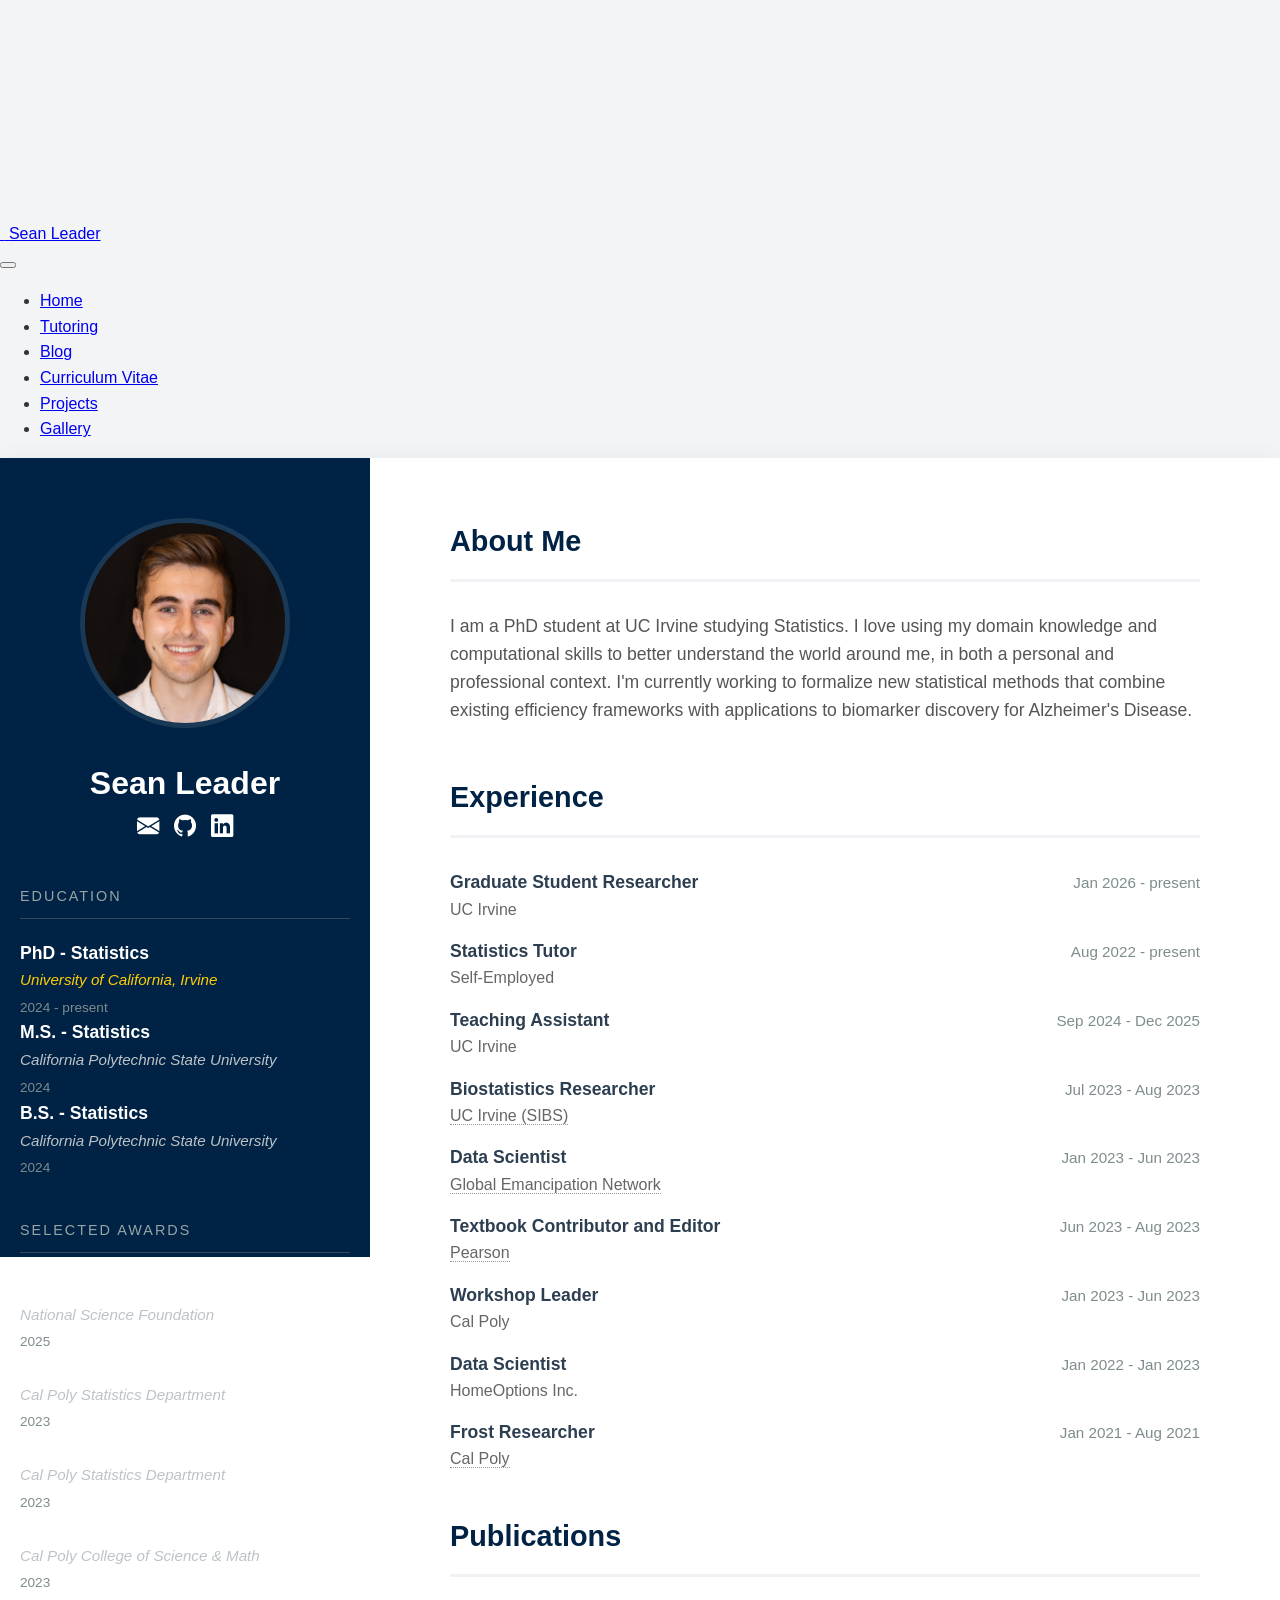
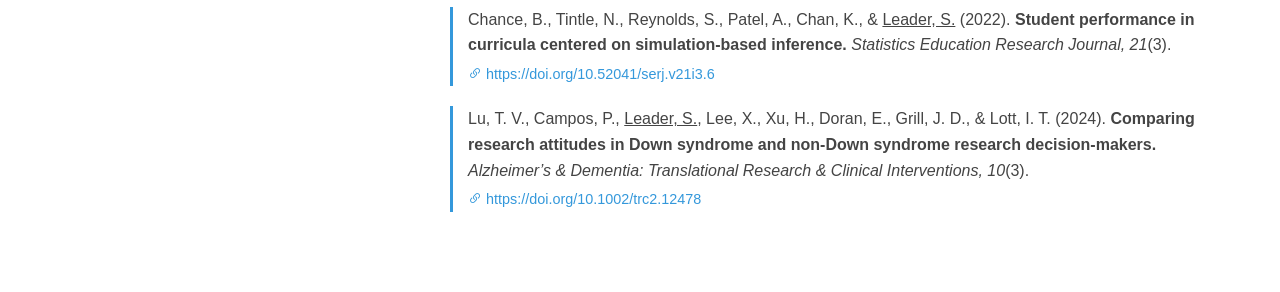
==== commit 9512b286: "added tutoring" ====
--- a/docs/index.html
+++ b/docs/index.html
@@ -2,7 +2,7 @@
 <html xmlns="http://www.w3.org/1999/xhtml" lang="en" xml:lang="en"><head>
 
 <meta charset="utf-8">
-<meta name="generator" content="quarto-1.5.57">
+<meta name="generator" content="quarto-1.8.25">
 
 <meta name="viewport" content="width=device-width, initial-scale=1.0, user-scalable=yes">
 
@@ -31,15 +31,17 @@
 <script src="site_libs/quarto-search/quarto-search.js"></script>
 <meta name="quarto:offset" content="./">
 <link href="./favicon_big.png" rel="icon" type="image/png">
-<script src="site_libs/quarto-html/quarto.js"></script>
+<script src="site_libs/quarto-html/quarto.js" type="module"></script>
+<script src="site_libs/quarto-html/tabsets/tabsets.js" type="module"></script>
+<script src="site_libs/quarto-html/axe/axe-check.js" type="module"></script>
 <script src="site_libs/quarto-html/popper.min.js"></script>
 <script src="site_libs/quarto-html/tippy.umd.min.js"></script>
 <script src="site_libs/quarto-html/anchor.min.js"></script>
 <link href="site_libs/quarto-html/tippy.css" rel="stylesheet">
-<link href="site_libs/quarto-html/quarto-syntax-highlighting.css" rel="stylesheet" id="quarto-text-highlighting-styles">
+<link href="site_libs/quarto-html/quarto-syntax-highlighting-7b89279ff1a6dce999919e0e67d4d9ec.css" rel="stylesheet" id="quarto-text-highlighting-styles">
 <script src="site_libs/bootstrap/bootstrap.min.js"></script>
 <link href="site_libs/bootstrap/bootstrap-icons.css" rel="stylesheet">
-<link href="site_libs/bootstrap/bootstrap.min.css" rel="stylesheet" id="quarto-bootstrap" data-mode="light">
+<link href="site_libs/bootstrap/bootstrap-e31584831b205ffbb2d98406f31c2a5b.min.css" rel="stylesheet" append-hash="true" id="quarto-bootstrap" data-mode="light">
 <script id="quarto-search-options" type="application/json">{
   "location": "navbar",
   "copy-button": false,
@@ -72,7 +74,7 @@
 <link rel="stylesheet" href="styles.css">
 </head>
 
-<body class="nav-fixed fullcontent">
+<body class="nav-fixed fullcontent quarto-light">
 
 <div id="quarto-search-results"></div>
   <header id="quarto-header" class="headroom fixed-top">
@@ -80,7 +82,8 @@
       <div class="navbar-container container-fluid">
       <div class="navbar-brand-container mx-auto">
     <a href="./index.html" class="navbar-brand navbar-brand-logo">
-    <img src="./favicon_big.png" alt="" class="navbar-logo">
+    <img src="./favicon_big.png" alt="" class="navbar-logo light-content">
+    <img src="./favicon_big.png" alt="" class="navbar-logo dark-content">
     </a>
     <a class="navbar-brand" href="./index.html">
     <span class="navbar-title">Sean Leader</span>
@@ -97,8 +100,8 @@
 <span class="menu-text">Home</span></a>
   </li>  
   <li class="nav-item">
-    <a class="nav-link" href="./projects.html"> 
-<span class="menu-text">Projects</span></a>
+    <a class="nav-link" href="./tutoring.html"> 
+<span class="menu-text">Tutoring</span></a>
   </li>  
   <li class="nav-item">
     <a class="nav-link" href="./blog.html"> 
@@ -107,6 +110,10 @@
   <li class="nav-item">
     <a class="nav-link" href="./cv.html"> 
 <span class="menu-text">Curriculum Vitae</span></a>
+  </li>  
+  <li class="nav-item">
+    <a class="nav-link" href="./projects.html"> 
+<span class="menu-text">Projects</span></a>
   </li>  
   <li class="nav-item">
     <a class="nav-link" href="./travel_photos.html"> 
@@ -402,7 +409,7 @@
 
   </aside>
 
-  <main class="main-content">
+  <main class="main-content"><header id="title-block-header" class="quarto-title-block"></header>
   
     <h2 class="main-section-title anchored">About Me</h2>
     <p class="about-text">
@@ -492,239 +499,243 @@
 
 
 <script id="quarto-html-after-body" type="application/javascript">
-window.document.addEventListener("DOMContentLoaded", function (event) {
-  const toggleBodyColorMode = (bsSheetEl) => {
-    const mode = bsSheetEl.getAttribute("data-mode");
-    const bodyEl = window.document.querySelector("body");
-    if (mode === "dark") {
-      bodyEl.classList.add("quarto-dark");
-      bodyEl.classList.remove("quarto-light");
-    } else {
-      bodyEl.classList.add("quarto-light");
-      bodyEl.classList.remove("quarto-dark");
-    }
-  }
-  const toggleBodyColorPrimary = () => {
-    const bsSheetEl = window.document.querySelector("link#quarto-bootstrap");
-    if (bsSheetEl) {
-      toggleBodyColorMode(bsSheetEl);
-    }
-  }
-  toggleBodyColorPrimary();  
-  const icon = "";
-  const anchorJS = new window.AnchorJS();
-  anchorJS.options = {
-    placement: 'right',
-    icon: icon
-  };
-  anchorJS.add('.anchored');
-  const isCodeAnnotation = (el) => {
-    for (const clz of el.classList) {
-      if (clz.startsWith('code-annotation-')) {                     
-        return true;
-      }
-    }
-    return false;
-  }
-  const onCopySuccess = function(e) {
-    // button target
-    const button = e.trigger;
-    // don't keep focus
-    button.blur();
-    // flash "checked"
-    button.classList.add('code-copy-button-checked');
-    var currentTitle = button.getAttribute("title");
-    button.setAttribute("title", "Copied!");
-    let tooltip;
-    if (window.bootstrap) {
-      button.setAttribute("data-bs-toggle", "tooltip");
-      button.setAttribute("data-bs-placement", "left");
-      button.setAttribute("data-bs-title", "Copied!");
-      tooltip = new bootstrap.Tooltip(button, 
-        { trigger: "manual", 
-          customClass: "code-copy-button-tooltip",
-          offset: [0, -8]});
-      tooltip.show();    
-    }
-    setTimeout(function() {
-      if (tooltip) {
-        tooltip.hide();
-        button.removeAttribute("data-bs-title");
-        button.removeAttribute("data-bs-toggle");
-        button.removeAttribute("data-bs-placement");
-      }
-      button.setAttribute("title", currentTitle);
-      button.classList.remove('code-copy-button-checked');
-    }, 1000);
-    // clear code selection
-    e.clearSelection();
-  }
-  const getTextToCopy = function(trigger) {
-      const codeEl = trigger.previousElementSibling.cloneNode(true);
+  window.document.addEventListener("DOMContentLoaded", function (event) {
+    const icon = "";
+    const anchorJS = new window.AnchorJS();
+    anchorJS.options = {
+      placement: 'right',
+      icon: icon
+    };
+    anchorJS.add('.anchored');
+    const isCodeAnnotation = (el) => {
+      for (const clz of el.classList) {
+        if (clz.startsWith('code-annotation-')) {                     
+          return true;
+        }
+      }
+      return false;
+    }
+    const onCopySuccess = function(e) {
+      // button target
+      const button = e.trigger;
+      // don't keep focus
+      button.blur();
+      // flash "checked"
+      button.classList.add('code-copy-button-checked');
+      var currentTitle = button.getAttribute("title");
+      button.setAttribute("title", "Copied!");
+      let tooltip;
+      if (window.bootstrap) {
+        button.setAttribute("data-bs-toggle", "tooltip");
+        button.setAttribute("data-bs-placement", "left");
+        button.setAttribute("data-bs-title", "Copied!");
+        tooltip = new bootstrap.Tooltip(button, 
+          { trigger: "manual", 
+            customClass: "code-copy-button-tooltip",
+            offset: [0, -8]});
+        tooltip.show();    
+      }
+      setTimeout(function() {
+        if (tooltip) {
+          tooltip.hide();
+          button.removeAttribute("data-bs-title");
+          button.removeAttribute("data-bs-toggle");
+          button.removeAttribute("data-bs-placement");
+        }
+        button.setAttribute("title", currentTitle);
+        button.classList.remove('code-copy-button-checked');
+      }, 1000);
+      // clear code selection
+      e.clearSelection();
+    }
+    const getTextToCopy = function(trigger) {
+      const outerScaffold = trigger.parentElement.cloneNode(true);
+      const codeEl = outerScaffold.querySelector('code');
       for (const childEl of codeEl.children) {
         if (isCodeAnnotation(childEl)) {
           childEl.remove();
         }
       }
       return codeEl.innerText;
-  }
-  const clipboard = new window.ClipboardJS('.code-copy-button:not([data-in-quarto-modal])', {
-    text: getTextToCopy
-  });
-  clipboard.on('success', onCopySuccess);
-  if (window.document.getElementById('quarto-embedded-source-code-modal')) {
-    // For code content inside modals, clipBoardJS needs to be initialized with a container option
-    // TODO: Check when it could be a function (https://github.com/zenorocha/clipboard.js/issues/860)
-    const clipboardModal = new window.ClipboardJS('.code-copy-button[data-in-quarto-modal]', {
-      text: getTextToCopy,
-      container: window.document.getElementById('quarto-embedded-source-code-modal')
+    }
+    const clipboard = new window.ClipboardJS('.code-copy-button:not([data-in-quarto-modal])', {
+      text: getTextToCopy
     });
-    clipboardModal.on('success', onCopySuccess);
-  }
-    var localhostRegex = new RegExp(/^(?:http|https):\/\/localhost\:?[0-9]*\//);
-    var mailtoRegex = new RegExp(/^mailto:/);
-      var filterRegex = new RegExp('/' + window.location.host + '/');
-    var isInternal = (href) => {
-        return filterRegex.test(href) || localhostRegex.test(href) || mailtoRegex.test(href);
-    }
-    // Inspect non-navigation links and adorn them if external
- 	var links = window.document.querySelectorAll('a[href]:not(.nav-link):not(.navbar-brand):not(.toc-action):not(.sidebar-link):not(.sidebar-item-toggle):not(.pagination-link):not(.no-external):not([aria-hidden]):not(.dropdown-item):not(.quarto-navigation-tool):not(.about-link)');
-    for (var i=0; i<links.length; i++) {
-      const link = links[i];
-      if (!isInternal(link.href)) {
-        // undo the damage that might have been done by quarto-nav.js in the case of
-        // links that we want to consider external
-        if (link.dataset.originalHref !== undefined) {
-          link.href = link.dataset.originalHref;
-        }
-      }
-    }
-  function tippyHover(el, contentFn, onTriggerFn, onUntriggerFn) {
-    const config = {
-      allowHTML: true,
-      maxWidth: 500,
-      delay: 100,
-      arrow: false,
-      appendTo: function(el) {
-          return el.parentElement;
-      },
-      interactive: true,
-      interactiveBorder: 10,
-      theme: 'quarto',
-      placement: 'bottom-start',
-    };
-    if (contentFn) {
-      config.content = contentFn;
-    }
-    if (onTriggerFn) {
-      config.onTrigger = onTriggerFn;
-    }
-    if (onUntriggerFn) {
-      config.onUntrigger = onUntriggerFn;
-    }
-    window.tippy(el, config); 
-  }
-  const noterefs = window.document.querySelectorAll('a[role="doc-noteref"]');
-  for (var i=0; i<noterefs.length; i++) {
-    const ref = noterefs[i];
-    tippyHover(ref, function() {
-      // use id or data attribute instead here
-      let href = ref.getAttribute('data-footnote-href') || ref.getAttribute('href');
-      try { href = new URL(href).hash; } catch {}
-      const id = href.replace(/^#\/?/, "");
-      const note = window.document.getElementById(id);
-      if (note) {
-        return note.innerHTML;
+    clipboard.on('success', onCopySuccess);
+    if (window.document.getElementById('quarto-embedded-source-code-modal')) {
+      const clipboardModal = new window.ClipboardJS('.code-copy-button[data-in-quarto-modal]', {
+        text: getTextToCopy,
+        container: window.document.getElementById('quarto-embedded-source-code-modal')
+      });
+      clipboardModal.on('success', onCopySuccess);
+    }
+      var localhostRegex = new RegExp(/^(?:http|https):\/\/localhost\:?[0-9]*\//);
+      var mailtoRegex = new RegExp(/^mailto:/);
+        var filterRegex = new RegExp('/' + window.location.host + '/');
+      var isInternal = (href) => {
+          return filterRegex.test(href) || localhostRegex.test(href) || mailtoRegex.test(href);
+      }
+      // Inspect non-navigation links and adorn them if external
+     var links = window.document.querySelectorAll('a[href]:not(.nav-link):not(.navbar-brand):not(.toc-action):not(.sidebar-link):not(.sidebar-item-toggle):not(.pagination-link):not(.no-external):not([aria-hidden]):not(.dropdown-item):not(.quarto-navigation-tool):not(.about-link)');
+      for (var i=0; i<links.length; i++) {
+        const link = links[i];
+        if (!isInternal(link.href)) {
+          // undo the damage that might have been done by quarto-nav.js in the case of
+          // links that we want to consider external
+          if (link.dataset.originalHref !== undefined) {
+            link.href = link.dataset.originalHref;
+          }
+        }
+      }
+    function tippyHover(el, contentFn, onTriggerFn, onUntriggerFn) {
+      const config = {
+        allowHTML: true,
+        maxWidth: 500,
+        delay: 100,
+        arrow: false,
+        appendTo: function(el) {
+            return el.parentElement;
+        },
+        interactive: true,
+        interactiveBorder: 10,
+        theme: 'quarto',
+        placement: 'bottom-start',
+      };
+      if (contentFn) {
+        config.content = contentFn;
+      }
+      if (onTriggerFn) {
+        config.onTrigger = onTriggerFn;
+      }
+      if (onUntriggerFn) {
+        config.onUntrigger = onUntriggerFn;
+      }
+      window.tippy(el, config); 
+    }
+    const noterefs = window.document.querySelectorAll('a[role="doc-noteref"]');
+    for (var i=0; i<noterefs.length; i++) {
+      const ref = noterefs[i];
+      tippyHover(ref, function() {
+        // use id or data attribute instead here
+        let href = ref.getAttribute('data-footnote-href') || ref.getAttribute('href');
+        try { href = new URL(href).hash; } catch {}
+        const id = href.replace(/^#\/?/, "");
+        const note = window.document.getElementById(id);
+        if (note) {
+          return note.innerHTML;
+        } else {
+          return "";
+        }
+      });
+    }
+    const xrefs = window.document.querySelectorAll('a.quarto-xref');
+    const processXRef = (id, note) => {
+      // Strip column container classes
+      const stripColumnClz = (el) => {
+        el.classList.remove("page-full", "page-columns");
+        if (el.children) {
+          for (const child of el.children) {
+            stripColumnClz(child);
+          }
+        }
+      }
+      stripColumnClz(note)
+      if (id === null || id.startsWith('sec-')) {
+        // Special case sections, only their first couple elements
+        const container = document.createElement("div");
+        if (note.children && note.children.length > 2) {
+          container.appendChild(note.children[0].cloneNode(true));
+          for (let i = 1; i < note.children.length; i++) {
+            const child = note.children[i];
+            if (child.tagName === "P" && child.innerText === "") {
+              continue;
+            } else {
+              container.appendChild(child.cloneNode(true));
+              break;
+            }
+          }
+          if (window.Quarto?.typesetMath) {
+            window.Quarto.typesetMath(container);
+          }
+          return container.innerHTML
+        } else {
+          if (window.Quarto?.typesetMath) {
+            window.Quarto.typesetMath(note);
+          }
+          return note.innerHTML;
+        }
       } else {
-        return "";
-      }
-    });
-  }
-  const xrefs = window.document.querySelectorAll('a.quarto-xref');
-  const processXRef = (id, note) => {
-    // Strip column container classes
-    const stripColumnClz = (el) => {
-      el.classList.remove("page-full", "page-columns");
-      if (el.children) {
-        for (const child of el.children) {
-          stripColumnClz(child);
-        }
-      }
-    }
-    stripColumnClz(note)
-    if (id === null || id.startsWith('sec-')) {
-      // Special case sections, only their first couple elements
-      const container = document.createElement("div");
-      if (note.children && note.children.length > 2) {
-        container.appendChild(note.children[0].cloneNode(true));
-        for (let i = 1; i < note.children.length; i++) {
-          const child = note.children[i];
-          if (child.tagName === "P" && child.innerText === "") {
-            continue;
-          } else {
-            container.appendChild(child.cloneNode(true));
-            break;
-          }
-        }
-        if (window.Quarto?.typesetMath) {
-          window.Quarto.typesetMath(container);
-        }
-        return container.innerHTML
-      } else {
+        // Remove any anchor links if they are present
+        const anchorLink = note.querySelector('a.anchorjs-link');
+        if (anchorLink) {
+          anchorLink.remove();
+        }
         if (window.Quarto?.typesetMath) {
           window.Quarto.typesetMath(note);
         }
-        return note.innerHTML;
-      }
-    } else {
-      // Remove any anchor links if they are present
-      const anchorLink = note.querySelector('a.anchorjs-link');
-      if (anchorLink) {
-        anchorLink.remove();
-      }
-      if (window.Quarto?.typesetMath) {
-        window.Quarto.typesetMath(note);
-      }
-      // TODO in 1.5, we should make sure this works without a callout special case
-      if (note.classList.contains("callout")) {
-        return note.outerHTML;
-      } else {
-        return note.innerHTML;
-      }
-    }
-  }
-  for (var i=0; i<xrefs.length; i++) {
-    const xref = xrefs[i];
-    tippyHover(xref, undefined, function(instance) {
-      instance.disable();
-      let url = xref.getAttribute('href');
-      let hash = undefined; 
-      if (url.startsWith('#')) {
-        hash = url;
-      } else {
-        try { hash = new URL(url).hash; } catch {}
-      }
-      if (hash) {
-        const id = hash.replace(/^#\/?/, "");
-        const note = window.document.getElementById(id);
-        if (note !== null) {
-          try {
-            const html = processXRef(id, note.cloneNode(true));
-            instance.setContent(html);
-          } finally {
-            instance.enable();
-            instance.show();
+        if (note.classList.contains("callout")) {
+          return note.outerHTML;
+        } else {
+          return note.innerHTML;
+        }
+      }
+    }
+    for (var i=0; i<xrefs.length; i++) {
+      const xref = xrefs[i];
+      tippyHover(xref, undefined, function(instance) {
+        instance.disable();
+        let url = xref.getAttribute('href');
+        let hash = undefined; 
+        if (url.startsWith('#')) {
+          hash = url;
+        } else {
+          try { hash = new URL(url).hash; } catch {}
+        }
+        if (hash) {
+          const id = hash.replace(/^#\/?/, "");
+          const note = window.document.getElementById(id);
+          if (note !== null) {
+            try {
+              const html = processXRef(id, note.cloneNode(true));
+              instance.setContent(html);
+            } finally {
+              instance.enable();
+              instance.show();
+            }
+          } else {
+            // See if we can fetch this
+            fetch(url.split('#')[0])
+            .then(res => res.text())
+            .then(html => {
+              const parser = new DOMParser();
+              const htmlDoc = parser.parseFromString(html, "text/html");
+              const note = htmlDoc.getElementById(id);
+              if (note !== null) {
+                const html = processXRef(id, note);
+                instance.setContent(html);
+              } 
+            }).finally(() => {
+              instance.enable();
+              instance.show();
+            });
           }
         } else {
-          // See if we can fetch this
-          fetch(url.split('#')[0])
+          // See if we can fetch a full url (with no hash to target)
+          // This is a special case and we should probably do some content thinning / targeting
+          fetch(url)
           .then(res => res.text())
           .then(html => {
             const parser = new DOMParser();
             const htmlDoc = parser.parseFromString(html, "text/html");
-            const note = htmlDoc.getElementById(id);
+            const note = htmlDoc.querySelector('main.content');
             if (note !== null) {
-              const html = processXRef(id, note);
+              // This should only happen for chapter cross references
+              // (since there is no id in the URL)
+              // remove the first header
+              if (note.children.length > 0 && note.children[0].tagName === "HEADER") {
+                note.children[0].remove();
+              }
+              const html = processXRef(null, note);
               instance.setContent(html);
             } 
           }).finally(() => {
@@ -732,185 +743,161 @@
             instance.show();
           });
         }
+      }, function(instance) {
+      });
+    }
+        let selectedAnnoteEl;
+        const selectorForAnnotation = ( cell, annotation) => {
+          let cellAttr = 'data-code-cell="' + cell + '"';
+          let lineAttr = 'data-code-annotation="' +  annotation + '"';
+          const selector = 'span[' + cellAttr + '][' + lineAttr + ']';
+          return selector;
+        }
+        const selectCodeLines = (annoteEl) => {
+          const doc = window.document;
+          const targetCell = annoteEl.getAttribute("data-target-cell");
+          const targetAnnotation = annoteEl.getAttribute("data-target-annotation");
+          const annoteSpan = window.document.querySelector(selectorForAnnotation(targetCell, targetAnnotation));
+          const lines = annoteSpan.getAttribute("data-code-lines").split(",");
+          const lineIds = lines.map((line) => {
+            return targetCell + "-" + line;
+          })
+          let top = null;
+          let height = null;
+          let parent = null;
+          if (lineIds.length > 0) {
+              //compute the position of the single el (top and bottom and make a div)
+              const el = window.document.getElementById(lineIds[0]);
+              top = el.offsetTop;
+              height = el.offsetHeight;
+              parent = el.parentElement.parentElement;
+            if (lineIds.length > 1) {
+              const lastEl = window.document.getElementById(lineIds[lineIds.length - 1]);
+              const bottom = lastEl.offsetTop + lastEl.offsetHeight;
+              height = bottom - top;
+            }
+            if (top !== null && height !== null && parent !== null) {
+              // cook up a div (if necessary) and position it 
+              let div = window.document.getElementById("code-annotation-line-highlight");
+              if (div === null) {
+                div = window.document.createElement("div");
+                div.setAttribute("id", "code-annotation-line-highlight");
+                div.style.position = 'absolute';
+                parent.appendChild(div);
+              }
+              div.style.top = top - 2 + "px";
+              div.style.height = height + 4 + "px";
+              div.style.left = 0;
+              let gutterDiv = window.document.getElementById("code-annotation-line-highlight-gutter");
+              if (gutterDiv === null) {
+                gutterDiv = window.document.createElement("div");
+                gutterDiv.setAttribute("id", "code-annotation-line-highlight-gutter");
+                gutterDiv.style.position = 'absolute';
+                const codeCell = window.document.getElementById(targetCell);
+                const gutter = codeCell.querySelector('.code-annotation-gutter');
+                gutter.appendChild(gutterDiv);
+              }
+              gutterDiv.style.top = top - 2 + "px";
+              gutterDiv.style.height = height + 4 + "px";
+            }
+            selectedAnnoteEl = annoteEl;
+          }
+        };
+        const unselectCodeLines = () => {
+          const elementsIds = ["code-annotation-line-highlight", "code-annotation-line-highlight-gutter"];
+          elementsIds.forEach((elId) => {
+            const div = window.document.getElementById(elId);
+            if (div) {
+              div.remove();
+            }
+          });
+          selectedAnnoteEl = undefined;
+        };
+          // Handle positioning of the toggle
+      window.addEventListener(
+        "resize",
+        throttle(() => {
+          elRect = undefined;
+          if (selectedAnnoteEl) {
+            selectCodeLines(selectedAnnoteEl);
+          }
+        }, 10)
+      );
+      function throttle(fn, ms) {
+      let throttle = false;
+      let timer;
+        return (...args) => {
+          if(!throttle) { // first call gets through
+              fn.apply(this, args);
+              throttle = true;
+          } else { // all the others get throttled
+              if(timer) clearTimeout(timer); // cancel #2
+              timer = setTimeout(() => {
+                fn.apply(this, args);
+                timer = throttle = false;
+              }, ms);
+          }
+        };
+      }
+        // Attach click handler to the DT
+        const annoteDls = window.document.querySelectorAll('dt[data-target-cell]');
+        for (const annoteDlNode of annoteDls) {
+          annoteDlNode.addEventListener('click', (event) => {
+            const clickedEl = event.target;
+            if (clickedEl !== selectedAnnoteEl) {
+              unselectCodeLines();
+              const activeEl = window.document.querySelector('dt[data-target-cell].code-annotation-active');
+              if (activeEl) {
+                activeEl.classList.remove('code-annotation-active');
+              }
+              selectCodeLines(clickedEl);
+              clickedEl.classList.add('code-annotation-active');
+            } else {
+              // Unselect the line
+              unselectCodeLines();
+              clickedEl.classList.remove('code-annotation-active');
+            }
+          });
+        }
+    const findCites = (el) => {
+      const parentEl = el.parentElement;
+      if (parentEl) {
+        const cites = parentEl.dataset.cites;
+        if (cites) {
+          return {
+            el,
+            cites: cites.split(' ')
+          };
+        } else {
+          return findCites(el.parentElement)
+        }
       } else {
-        // See if we can fetch a full url (with no hash to target)
-        // This is a special case and we should probably do some content thinning / targeting
-        fetch(url)
-        .then(res => res.text())
-        .then(html => {
-          const parser = new DOMParser();
-          const htmlDoc = parser.parseFromString(html, "text/html");
-          const note = htmlDoc.querySelector('main.content');
-          if (note !== null) {
-            // This should only happen for chapter cross references
-            // (since there is no id in the URL)
-            // remove the first header
-            if (note.children.length > 0 && note.children[0].tagName === "HEADER") {
-              note.children[0].remove();
+        return undefined;
+      }
+    };
+    var bibliorefs = window.document.querySelectorAll('a[role="doc-biblioref"]');
+    for (var i=0; i<bibliorefs.length; i++) {
+      const ref = bibliorefs[i];
+      const citeInfo = findCites(ref);
+      if (citeInfo) {
+        tippyHover(citeInfo.el, function() {
+          var popup = window.document.createElement('div');
+          citeInfo.cites.forEach(function(cite) {
+            var citeDiv = window.document.createElement('div');
+            citeDiv.classList.add('hanging-indent');
+            citeDiv.classList.add('csl-entry');
+            var biblioDiv = window.document.getElementById('ref-' + cite);
+            if (biblioDiv) {
+              citeDiv.innerHTML = biblioDiv.innerHTML;
             }
-            const html = processXRef(null, note);
-            instance.setContent(html);
-          } 
-        }).finally(() => {
-          instance.enable();
-          instance.show();
+            popup.appendChild(citeDiv);
+          });
+          return popup.innerHTML;
         });
       }
-    }, function(instance) {
-    });
-  }
-      let selectedAnnoteEl;
-      const selectorForAnnotation = ( cell, annotation) => {
-        let cellAttr = 'data-code-cell="' + cell + '"';
-        let lineAttr = 'data-code-annotation="' +  annotation + '"';
-        const selector = 'span[' + cellAttr + '][' + lineAttr + ']';
-        return selector;
-      }
-      const selectCodeLines = (annoteEl) => {
-        const doc = window.document;
-        const targetCell = annoteEl.getAttribute("data-target-cell");
-        const targetAnnotation = annoteEl.getAttribute("data-target-annotation");
-        const annoteSpan = window.document.querySelector(selectorForAnnotation(targetCell, targetAnnotation));
-        const lines = annoteSpan.getAttribute("data-code-lines").split(",");
-        const lineIds = lines.map((line) => {
-          return targetCell + "-" + line;
-        })
-        let top = null;
-        let height = null;
-        let parent = null;
-        if (lineIds.length > 0) {
-            //compute the position of the single el (top and bottom and make a div)
-            const el = window.document.getElementById(lineIds[0]);
-            top = el.offsetTop;
-            height = el.offsetHeight;
-            parent = el.parentElement.parentElement;
-          if (lineIds.length > 1) {
-            const lastEl = window.document.getElementById(lineIds[lineIds.length - 1]);
-            const bottom = lastEl.offsetTop + lastEl.offsetHeight;
-            height = bottom - top;
-          }
-          if (top !== null && height !== null && parent !== null) {
-            // cook up a div (if necessary) and position it 
-            let div = window.document.getElementById("code-annotation-line-highlight");
-            if (div === null) {
-              div = window.document.createElement("div");
-              div.setAttribute("id", "code-annotation-line-highlight");
-              div.style.position = 'absolute';
-              parent.appendChild(div);
-            }
-            div.style.top = top - 2 + "px";
-            div.style.height = height + 4 + "px";
-            div.style.left = 0;
-            let gutterDiv = window.document.getElementById("code-annotation-line-highlight-gutter");
-            if (gutterDiv === null) {
-              gutterDiv = window.document.createElement("div");
-              gutterDiv.setAttribute("id", "code-annotation-line-highlight-gutter");
-              gutterDiv.style.position = 'absolute';
-              const codeCell = window.document.getElementById(targetCell);
-              const gutter = codeCell.querySelector('.code-annotation-gutter');
-              gutter.appendChild(gutterDiv);
-            }
-            gutterDiv.style.top = top - 2 + "px";
-            gutterDiv.style.height = height + 4 + "px";
-          }
-          selectedAnnoteEl = annoteEl;
-        }
-      };
-      const unselectCodeLines = () => {
-        const elementsIds = ["code-annotation-line-highlight", "code-annotation-line-highlight-gutter"];
-        elementsIds.forEach((elId) => {
-          const div = window.document.getElementById(elId);
-          if (div) {
-            div.remove();
-          }
-        });
-        selectedAnnoteEl = undefined;
-      };
-        // Handle positioning of the toggle
-    window.addEventListener(
-      "resize",
-      throttle(() => {
-        elRect = undefined;
-        if (selectedAnnoteEl) {
-          selectCodeLines(selectedAnnoteEl);
-        }
-      }, 10)
-    );
-    function throttle(fn, ms) {
-    let throttle = false;
-    let timer;
-      return (...args) => {
-        if(!throttle) { // first call gets through
-            fn.apply(this, args);
-            throttle = true;
-        } else { // all the others get throttled
-            if(timer) clearTimeout(timer); // cancel #2
-            timer = setTimeout(() => {
-              fn.apply(this, args);
-              timer = throttle = false;
-            }, ms);
-        }
-      };
-    }
-      // Attach click handler to the DT
-      const annoteDls = window.document.querySelectorAll('dt[data-target-cell]');
-      for (const annoteDlNode of annoteDls) {
-        annoteDlNode.addEventListener('click', (event) => {
-          const clickedEl = event.target;
-          if (clickedEl !== selectedAnnoteEl) {
-            unselectCodeLines();
-            const activeEl = window.document.querySelector('dt[data-target-cell].code-annotation-active');
-            if (activeEl) {
-              activeEl.classList.remove('code-annotation-active');
-            }
-            selectCodeLines(clickedEl);
-            clickedEl.classList.add('code-annotation-active');
-          } else {
-            // Unselect the line
-            unselectCodeLines();
-            clickedEl.classList.remove('code-annotation-active');
-          }
-        });
-      }
-  const findCites = (el) => {
-    const parentEl = el.parentElement;
-    if (parentEl) {
-      const cites = parentEl.dataset.cites;
-      if (cites) {
-        return {
-          el,
-          cites: cites.split(' ')
-        };
-      } else {
-        return findCites(el.parentElement)
-      }
-    } else {
-      return undefined;
-    }
-  };
-  var bibliorefs = window.document.querySelectorAll('a[role="doc-biblioref"]');
-  for (var i=0; i<bibliorefs.length; i++) {
-    const ref = bibliorefs[i];
-    const citeInfo = findCites(ref);
-    if (citeInfo) {
-      tippyHover(citeInfo.el, function() {
-        var popup = window.document.createElement('div');
-        citeInfo.cites.forEach(function(cite) {
-          var citeDiv = window.document.createElement('div');
-          citeDiv.classList.add('hanging-indent');
-          citeDiv.classList.add('csl-entry');
-          var biblioDiv = window.document.getElementById('ref-' + cite);
-          if (biblioDiv) {
-            citeDiv.innerHTML = biblioDiv.innerHTML;
-          }
-          popup.appendChild(citeDiv);
-        });
-        return popup.innerHTML;
-      });
-    }
-  }
-});
-</script>
+    }
+  });
+  </script>
 </div> <!-- /content -->
 
 
--- a/docs/site_libs/quarto-html/quarto-syntax-highlighting-7b89279ff1a6dce999919e0e67d4d9ec.css
+++ b/docs/site_libs/quarto-html/quarto-syntax-highlighting-7b89279ff1a6dce999919e0e67d4d9ec.css
@@ -0,0 +1,236 @@
+/* quarto syntax highlight colors */
+:root {
+  --quarto-hl-ot-color: #003B4F;
+  --quarto-hl-at-color: #657422;
+  --quarto-hl-ss-color: #20794D;
+  --quarto-hl-an-color: #5E5E5E;
+  --quarto-hl-fu-color: #4758AB;
+  --quarto-hl-st-color: #20794D;
+  --quarto-hl-cf-color: #003B4F;
+  --quarto-hl-op-color: #5E5E5E;
+  --quarto-hl-er-color: #AD0000;
+  --quarto-hl-bn-color: #AD0000;
+  --quarto-hl-al-color: #AD0000;
+  --quarto-hl-va-color: #111111;
+  --quarto-hl-bu-color: inherit;
+  --quarto-hl-ex-color: inherit;
+  --quarto-hl-pp-color: #AD0000;
+  --quarto-hl-in-color: #5E5E5E;
+  --quarto-hl-vs-color: #20794D;
+  --quarto-hl-wa-color: #5E5E5E;
+  --quarto-hl-do-color: #5E5E5E;
+  --quarto-hl-im-color: #00769E;
+  --quarto-hl-ch-color: #20794D;
+  --quarto-hl-dt-color: #AD0000;
+  --quarto-hl-fl-color: #AD0000;
+  --quarto-hl-co-color: #5E5E5E;
+  --quarto-hl-cv-color: #5E5E5E;
+  --quarto-hl-cn-color: #8f5902;
+  --quarto-hl-sc-color: #5E5E5E;
+  --quarto-hl-dv-color: #AD0000;
+  --quarto-hl-kw-color: #003B4F;
+}
+
+/* other quarto variables */
+:root {
+  --quarto-font-monospace: SFMono-Regular, Menlo, Monaco, Consolas, "Liberation Mono", "Courier New", monospace;
+}
+
+/* syntax highlight based on Pandoc's rules */
+pre > code.sourceCode > span {
+  color: #003B4F;
+}
+
+code.sourceCode > span {
+  color: #003B4F;
+}
+
+div.sourceCode,
+div.sourceCode pre.sourceCode {
+  color: #003B4F;
+}
+
+/* Normal */
+code span {
+  color: #003B4F;
+}
+
+/* Alert */
+code span.al {
+  color: #AD0000;
+  font-style: inherit;
+}
+
+/* Annotation */
+code span.an {
+  color: #5E5E5E;
+  font-style: inherit;
+}
+
+/* Attribute */
+code span.at {
+  color: #657422;
+  font-style: inherit;
+}
+
+/* BaseN */
+code span.bn {
+  color: #AD0000;
+  font-style: inherit;
+}
+
+/* BuiltIn */
+code span.bu {
+  font-style: inherit;
+}
+
+/* ControlFlow */
+code span.cf {
+  color: #003B4F;
+  font-weight: bold;
+  font-style: inherit;
+}
+
+/* Char */
+code span.ch {
+  color: #20794D;
+  font-style: inherit;
+}
+
+/* Constant */
+code span.cn {
+  color: #8f5902;
+  font-style: inherit;
+}
+
+/* Comment */
+code span.co {
+  color: #5E5E5E;
+  font-style: inherit;
+}
+
+/* CommentVar */
+code span.cv {
+  color: #5E5E5E;
+  font-style: italic;
+}
+
+/* Documentation */
+code span.do {
+  color: #5E5E5E;
+  font-style: italic;
+}
+
+/* DataType */
+code span.dt {
+  color: #AD0000;
+  font-style: inherit;
+}
+
+/* DecVal */
+code span.dv {
+  color: #AD0000;
+  font-style: inherit;
+}
+
+/* Error */
+code span.er {
+  color: #AD0000;
+  font-style: inherit;
+}
+
+/* Extension */
+code span.ex {
+  font-style: inherit;
+}
+
+/* Float */
+code span.fl {
+  color: #AD0000;
+  font-style: inherit;
+}
+
+/* Function */
+code span.fu {
+  color: #4758AB;
+  font-style: inherit;
+}
+
+/* Import */
+code span.im {
+  color: #00769E;
+  font-style: inherit;
+}
+
+/* Information */
+code span.in {
+  color: #5E5E5E;
+  font-style: inherit;
+}
+
+/* Keyword */
+code span.kw {
+  color: #003B4F;
+  font-weight: bold;
+  font-style: inherit;
+}
+
+/* Operator */
+code span.op {
+  color: #5E5E5E;
+  font-style: inherit;
+}
+
+/* Other */
+code span.ot {
+  color: #003B4F;
+  font-style: inherit;
+}
+
+/* Preprocessor */
+code span.pp {
+  color: #AD0000;
+  font-style: inherit;
+}
+
+/* SpecialChar */
+code span.sc {
+  color: #5E5E5E;
+  font-style: inherit;
+}
+
+/* SpecialString */
+code span.ss {
+  color: #20794D;
+  font-style: inherit;
+}
+
+/* String */
+code span.st {
+  color: #20794D;
+  font-style: inherit;
+}
+
+/* Variable */
+code span.va {
+  color: #111111;
+  font-style: inherit;
+}
+
+/* VerbatimString */
+code span.vs {
+  color: #20794D;
+  font-style: inherit;
+}
+
+/* Warning */
+code span.wa {
+  color: #5E5E5E;
+  font-style: italic;
+}
+
+.prevent-inlining {
+  content: "</";
+}
+
+/*# sourceMappingURL=3944bc705cfaf4c80e56f77c5205168a.css.map */
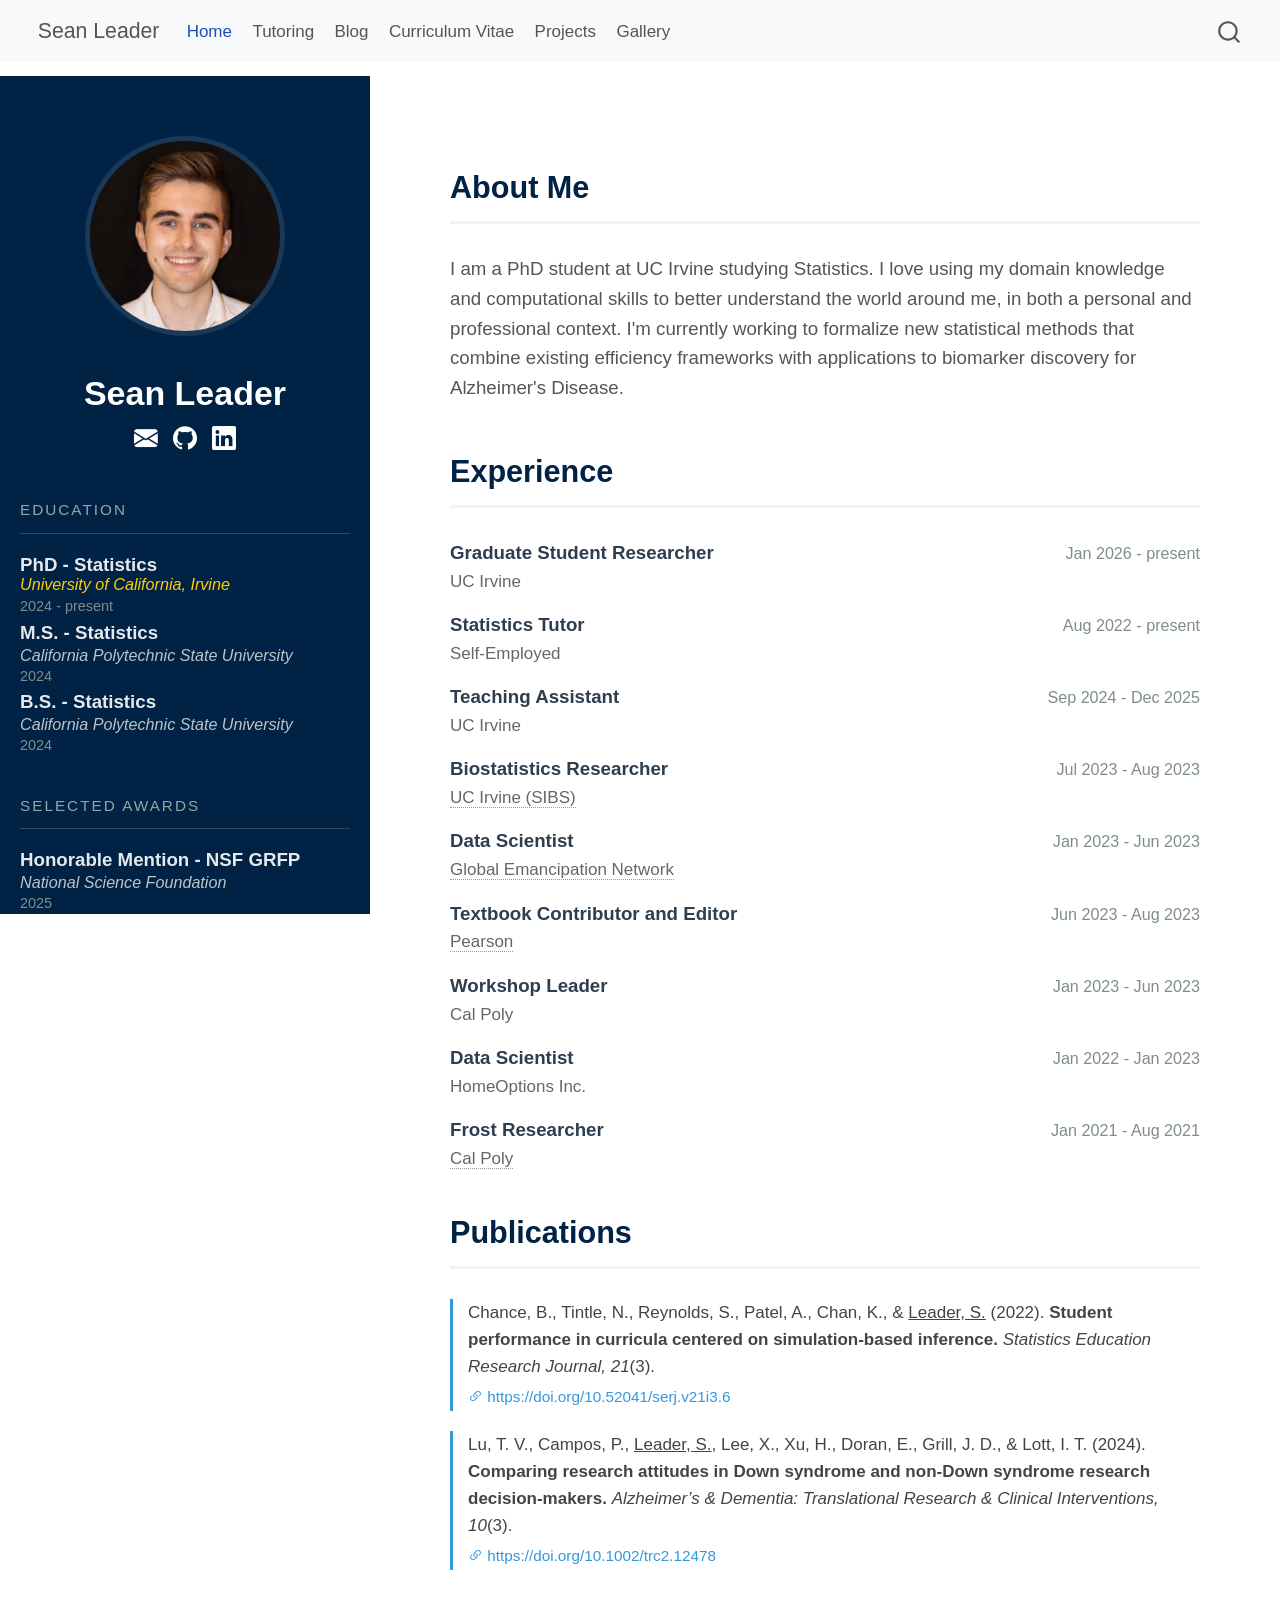
==== commit b0894d32: "add gc trip" ====
--- a/docs/index.html
+++ b/docs/index.html
@@ -2,13 +2,16 @@
 <html xmlns="http://www.w3.org/1999/xhtml" lang="en" xml:lang="en"><head>
 
 <meta charset="utf-8">
-<meta name="generator" content="quarto-1.8.25">
+<meta name="generator" content="quarto-1.9.36">
 
 <meta name="viewport" content="width=device-width, initial-scale=1.0, user-scalable=yes">
 
 
 <title>Sean Leader</title>
 <style>
+/* Default styles provided by pandoc.
+** See https://pandoc.org/MANUAL.html#variables-for-html for config info.
+*/
 code{white-space: pre-wrap;}
 span.smallcaps{font-variant: small-caps;}
 div.columns{display: flex; gap: min(4vw, 1.5em);}
@@ -33,15 +36,14 @@
 <link href="./favicon_big.png" rel="icon" type="image/png">
 <script src="site_libs/quarto-html/quarto.js" type="module"></script>
 <script src="site_libs/quarto-html/tabsets/tabsets.js" type="module"></script>
-<script src="site_libs/quarto-html/axe/axe-check.js" type="module"></script>
 <script src="site_libs/quarto-html/popper.min.js"></script>
 <script src="site_libs/quarto-html/tippy.umd.min.js"></script>
 <script src="site_libs/quarto-html/anchor.min.js"></script>
 <link href="site_libs/quarto-html/tippy.css" rel="stylesheet">
-<link href="site_libs/quarto-html/quarto-syntax-highlighting-7b89279ff1a6dce999919e0e67d4d9ec.css" rel="stylesheet" id="quarto-text-highlighting-styles">
+<link href="site_libs/quarto-html/quarto-syntax-highlighting-845c23b38eaddc0f92fda52bfe77a8c8.css" rel="stylesheet" id="quarto-text-highlighting-styles">
 <script src="site_libs/bootstrap/bootstrap.min.js"></script>
 <link href="site_libs/bootstrap/bootstrap-icons.css" rel="stylesheet">
-<link href="site_libs/bootstrap/bootstrap-e31584831b205ffbb2d98406f31c2a5b.min.css" rel="stylesheet" append-hash="true" id="quarto-bootstrap" data-mode="light">
+<link href="site_libs/bootstrap/bootstrap-a0f9fd0d421825b736dc1bbcbcba2219.min.css" rel="stylesheet" append-hash="true" id="quarto-bootstrap" data-mode="light">
 <script id="quarto-search-options" type="application/json">{
   "location": "navbar",
   "copy-button": false,
--- a/docs/site_libs/quarto-html/quarto-syntax-highlighting-845c23b38eaddc0f92fda52bfe77a8c8.css
+++ b/docs/site_libs/quarto-html/quarto-syntax-highlighting-845c23b38eaddc0f92fda52bfe77a8c8.css
@@ -0,0 +1,236 @@
+/* quarto syntax highlight colors */
+:root {
+  --quarto-hl-ot-color: #003B4F;
+  --quarto-hl-at-color: #657422;
+  --quarto-hl-ss-color: #20794D;
+  --quarto-hl-an-color: #5E5E5E;
+  --quarto-hl-fu-color: #4758AB;
+  --quarto-hl-st-color: #20794D;
+  --quarto-hl-cf-color: #003B4F;
+  --quarto-hl-op-color: #5E5E5E;
+  --quarto-hl-er-color: #AD0000;
+  --quarto-hl-bn-color: #AD0000;
+  --quarto-hl-al-color: #AD0000;
+  --quarto-hl-va-color: #111111;
+  --quarto-hl-bu-color: inherit;
+  --quarto-hl-ex-color: inherit;
+  --quarto-hl-pp-color: #AD0000;
+  --quarto-hl-in-color: #5E5E5E;
+  --quarto-hl-vs-color: #20794D;
+  --quarto-hl-wa-color: #5E5E5E;
+  --quarto-hl-do-color: #5E5E5E;
+  --quarto-hl-im-color: #00769E;
+  --quarto-hl-ch-color: #20794D;
+  --quarto-hl-dt-color: #AD0000;
+  --quarto-hl-fl-color: #AD0000;
+  --quarto-hl-co-color: #5E5E5E;
+  --quarto-hl-cv-color: #5E5E5E;
+  --quarto-hl-cn-color: #8f5902;
+  --quarto-hl-sc-color: #5E5E5E;
+  --quarto-hl-dv-color: #AD0000;
+  --quarto-hl-kw-color: #003B4F;
+}
+
+/* other quarto variables */
+:root {
+  --quarto-font-monospace: SFMono-Regular, Menlo, Monaco, Consolas, "Liberation Mono", "Courier New", monospace;
+}
+
+/* syntax highlight based on Pandoc's rules */
+pre > code.sourceCode > span {
+  color: #003B4F;
+}
+
+code.sourceCode > span {
+  color: #003B4F;
+}
+
+div.sourceCode,
+div.sourceCode pre.sourceCode {
+  color: #003B4F;
+}
+
+/* Normal */
+code span {
+  color: #003B4F;
+}
+
+/* Alert */
+code span.al {
+  color: #AD0000;
+  font-style: inherit;
+}
+
+/* Annotation */
+code span.an {
+  color: #5E5E5E;
+  font-style: inherit;
+}
+
+/* Attribute */
+code span.at {
+  color: #657422;
+  font-style: inherit;
+}
+
+/* BaseN */
+code span.bn {
+  color: #AD0000;
+  font-style: inherit;
+}
+
+/* BuiltIn */
+code span.bu {
+  font-style: inherit;
+}
+
+/* ControlFlow */
+code span.cf {
+  color: #003B4F;
+  font-weight: bold;
+  font-style: inherit;
+}
+
+/* Char */
+code span.ch {
+  color: #20794D;
+  font-style: inherit;
+}
+
+/* Constant */
+code span.cn {
+  color: #8f5902;
+  font-style: inherit;
+}
+
+/* Comment */
+code span.co {
+  color: #5E5E5E;
+  font-style: inherit;
+}
+
+/* CommentVar */
+code span.cv {
+  color: #5E5E5E;
+  font-style: italic;
+}
+
+/* Documentation */
+code span.do {
+  color: #5E5E5E;
+  font-style: italic;
+}
+
+/* DataType */
+code span.dt {
+  color: #AD0000;
+  font-style: inherit;
+}
+
+/* DecVal */
+code span.dv {
+  color: #AD0000;
+  font-style: inherit;
+}
+
+/* Error */
+code span.er {
+  color: #AD0000;
+  font-style: inherit;
+}
+
+/* Extension */
+code span.ex {
+  font-style: inherit;
+}
+
+/* Float */
+code span.fl {
+  color: #AD0000;
+  font-style: inherit;
+}
+
+/* Function */
+code span.fu {
+  color: #4758AB;
+  font-style: inherit;
+}
+
+/* Import */
+code span.im {
+  color: #00769E;
+  font-style: inherit;
+}
+
+/* Information */
+code span.in {
+  color: #5E5E5E;
+  font-style: inherit;
+}
+
+/* Keyword */
+code span.kw {
+  color: #003B4F;
+  font-weight: bold;
+  font-style: inherit;
+}
+
+/* Operator */
+code span.op {
+  color: #5E5E5E;
+  font-style: inherit;
+}
+
+/* Other */
+code span.ot {
+  color: #003B4F;
+  font-style: inherit;
+}
+
+/* Preprocessor */
+code span.pp {
+  color: #AD0000;
+  font-style: inherit;
+}
+
+/* SpecialChar */
+code span.sc {
+  color: #5E5E5E;
+  font-style: inherit;
+}
+
+/* SpecialString */
+code span.ss {
+  color: #20794D;
+  font-style: inherit;
+}
+
+/* String */
+code span.st {
+  color: #20794D;
+  font-style: inherit;
+}
+
+/* Variable */
+code span.va {
+  color: #111111;
+  font-style: inherit;
+}
+
+/* VerbatimString */
+code span.vs {
+  color: #20794D;
+  font-style: inherit;
+}
+
+/* Warning */
+code span.wa {
+  color: #5E5E5E;
+  font-style: italic;
+}
+
+.prevent-inlining {
+  content: "</";
+}
+
+/*# sourceMappingURL=ac89f0bb514bba72461919f78549e31c.css.map */
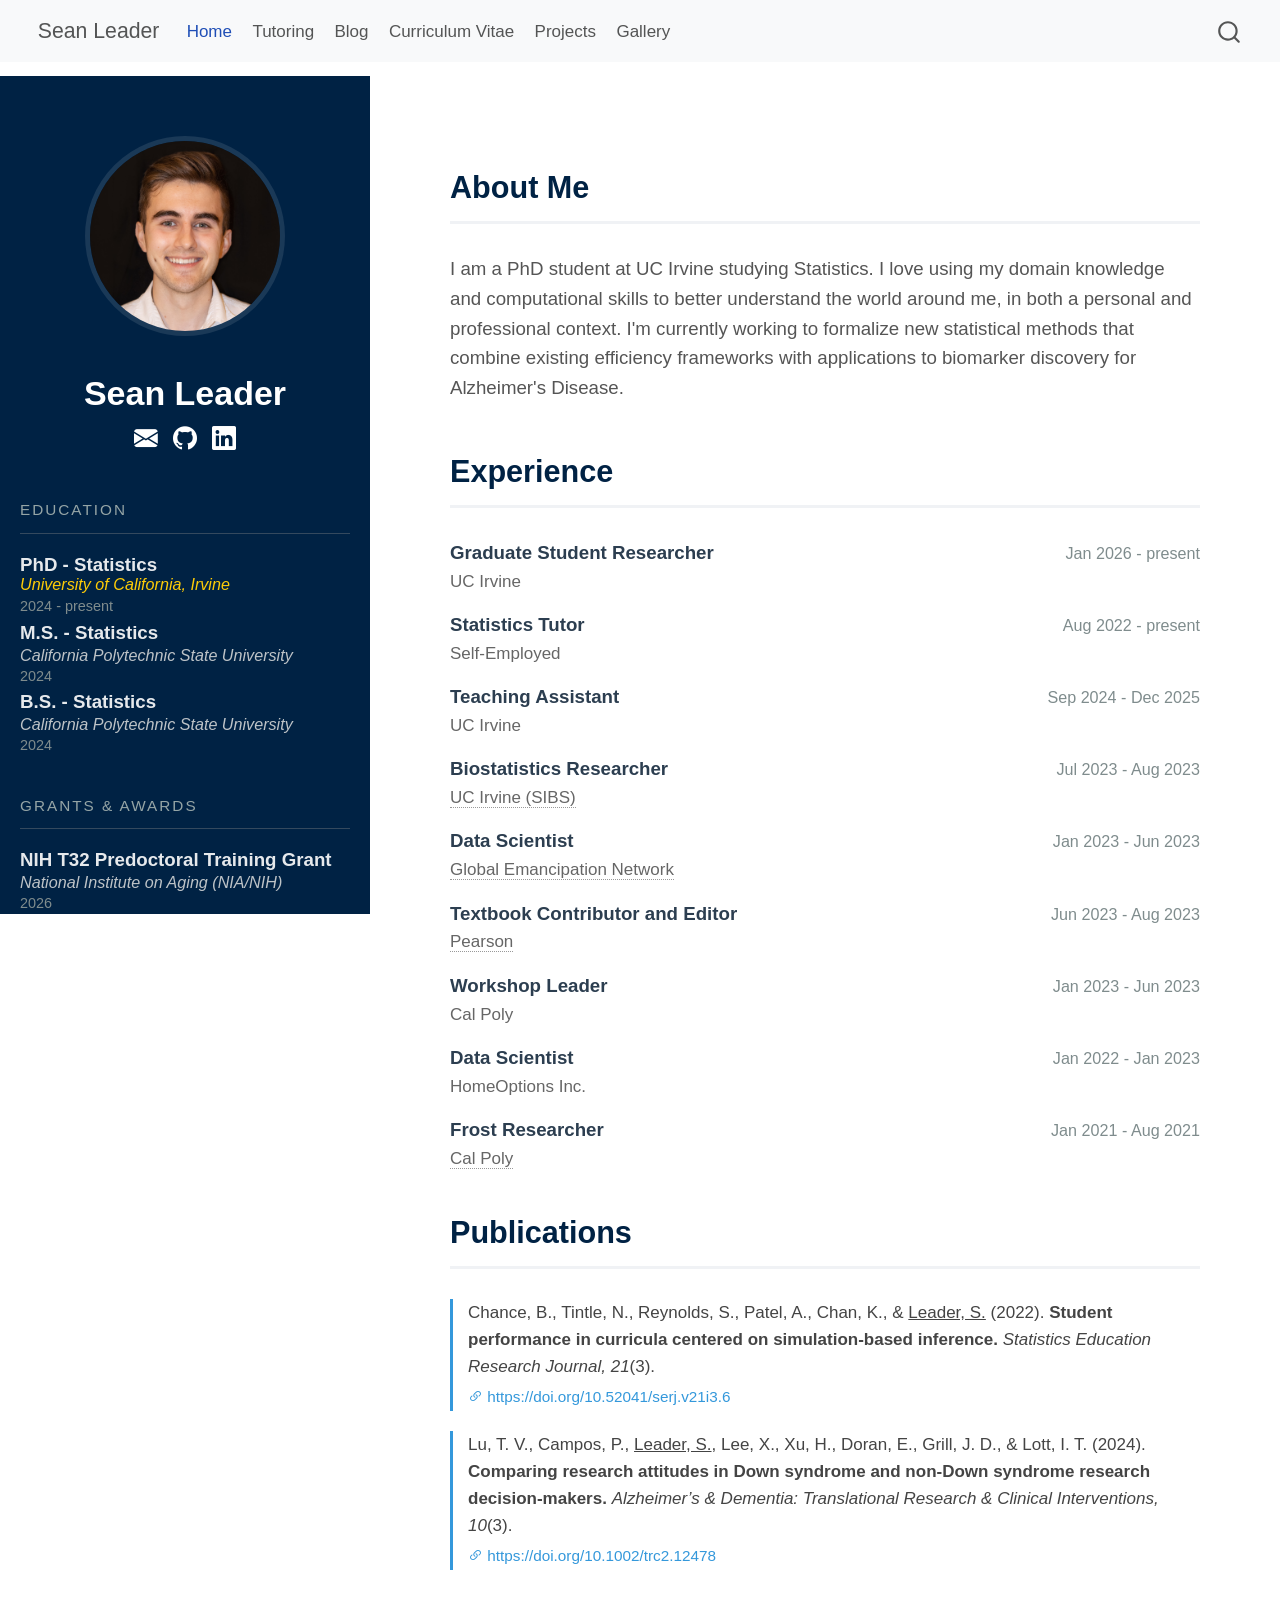
==== commit f3282ed9: "changes!" ====
--- a/docs/index.html
+++ b/docs/index.html
@@ -383,8 +383,15 @@
       <span class="date">2024</span>
     </div>
 
-    <div class="sidebar-section-title">Selected Awards</div>
-
+    <div class="sidebar-section-title">Grants &amp; Awards</div>
+
+  
+    <div class="sidebar-item">
+      <h3>NIH T32 Predoctoral Training Grant</h3>
+      <p>National Institute on Aging (NIA/NIH)</p>
+      <span class="date">2026</span>
+    </div>
+    
     <div class="sidebar-item">
       <h3>Honorable Mention - NSF GRFP</h3>
       <p>National Science Foundation</p>
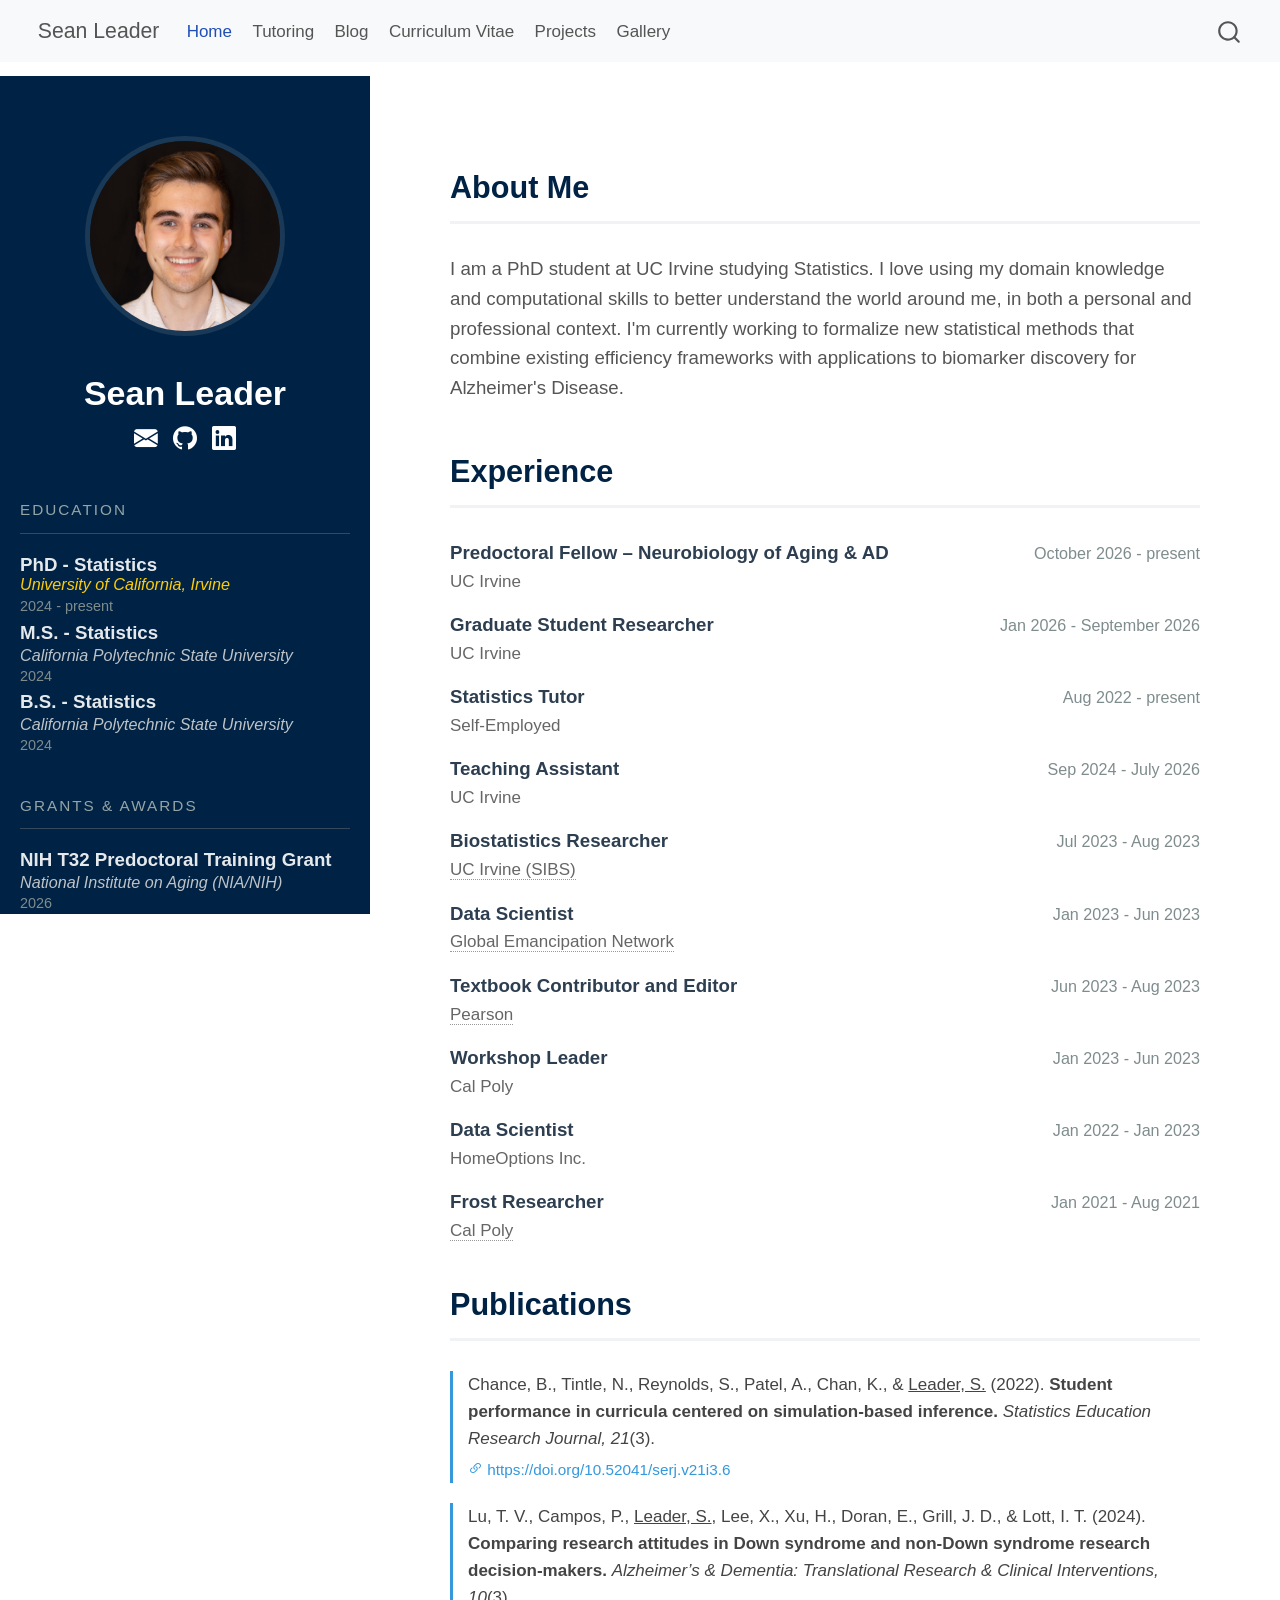
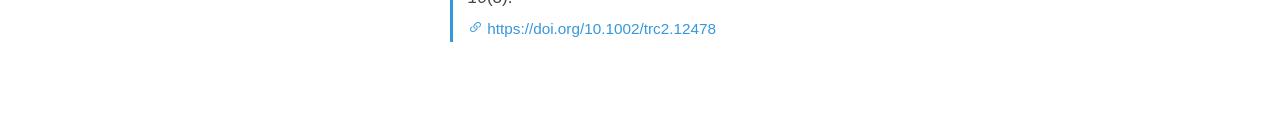
==== commit fcf4fd5c: "more updates" ====
--- a/docs/index.html
+++ b/docs/index.html
@@ -428,8 +428,14 @@
     <h2 class="main-section-title anchored">Experience</h2>
 
     <div class="experience-item">
+      <span class="job-title">Predoctoral Fellow – Neurobiology of Aging &amp; AD</span>
+      <span class="job-date">October 2026 - present</span>
+    </div>
+    <span class="job-company">UC Irvine</span>
+    
+    <div class="experience-item">
       <span class="job-title">Graduate Student Researcher</span>
-      <span class="job-date">Jan 2026 - present</span>
+      <span class="job-date">Jan 2026 - September 2026</span>
     </div>
     <span class="job-company">UC Irvine</span>
 
@@ -441,7 +447,7 @@
     
     <div class="experience-item">
       <span class="job-title">Teaching Assistant</span>
-      <span class="job-date">Sep 2024 - Dec 2025</span>
+      <span class="job-date">Sep 2024 - July 2026</span>
     </div>
     <span class="job-company">UC Irvine</span>
 
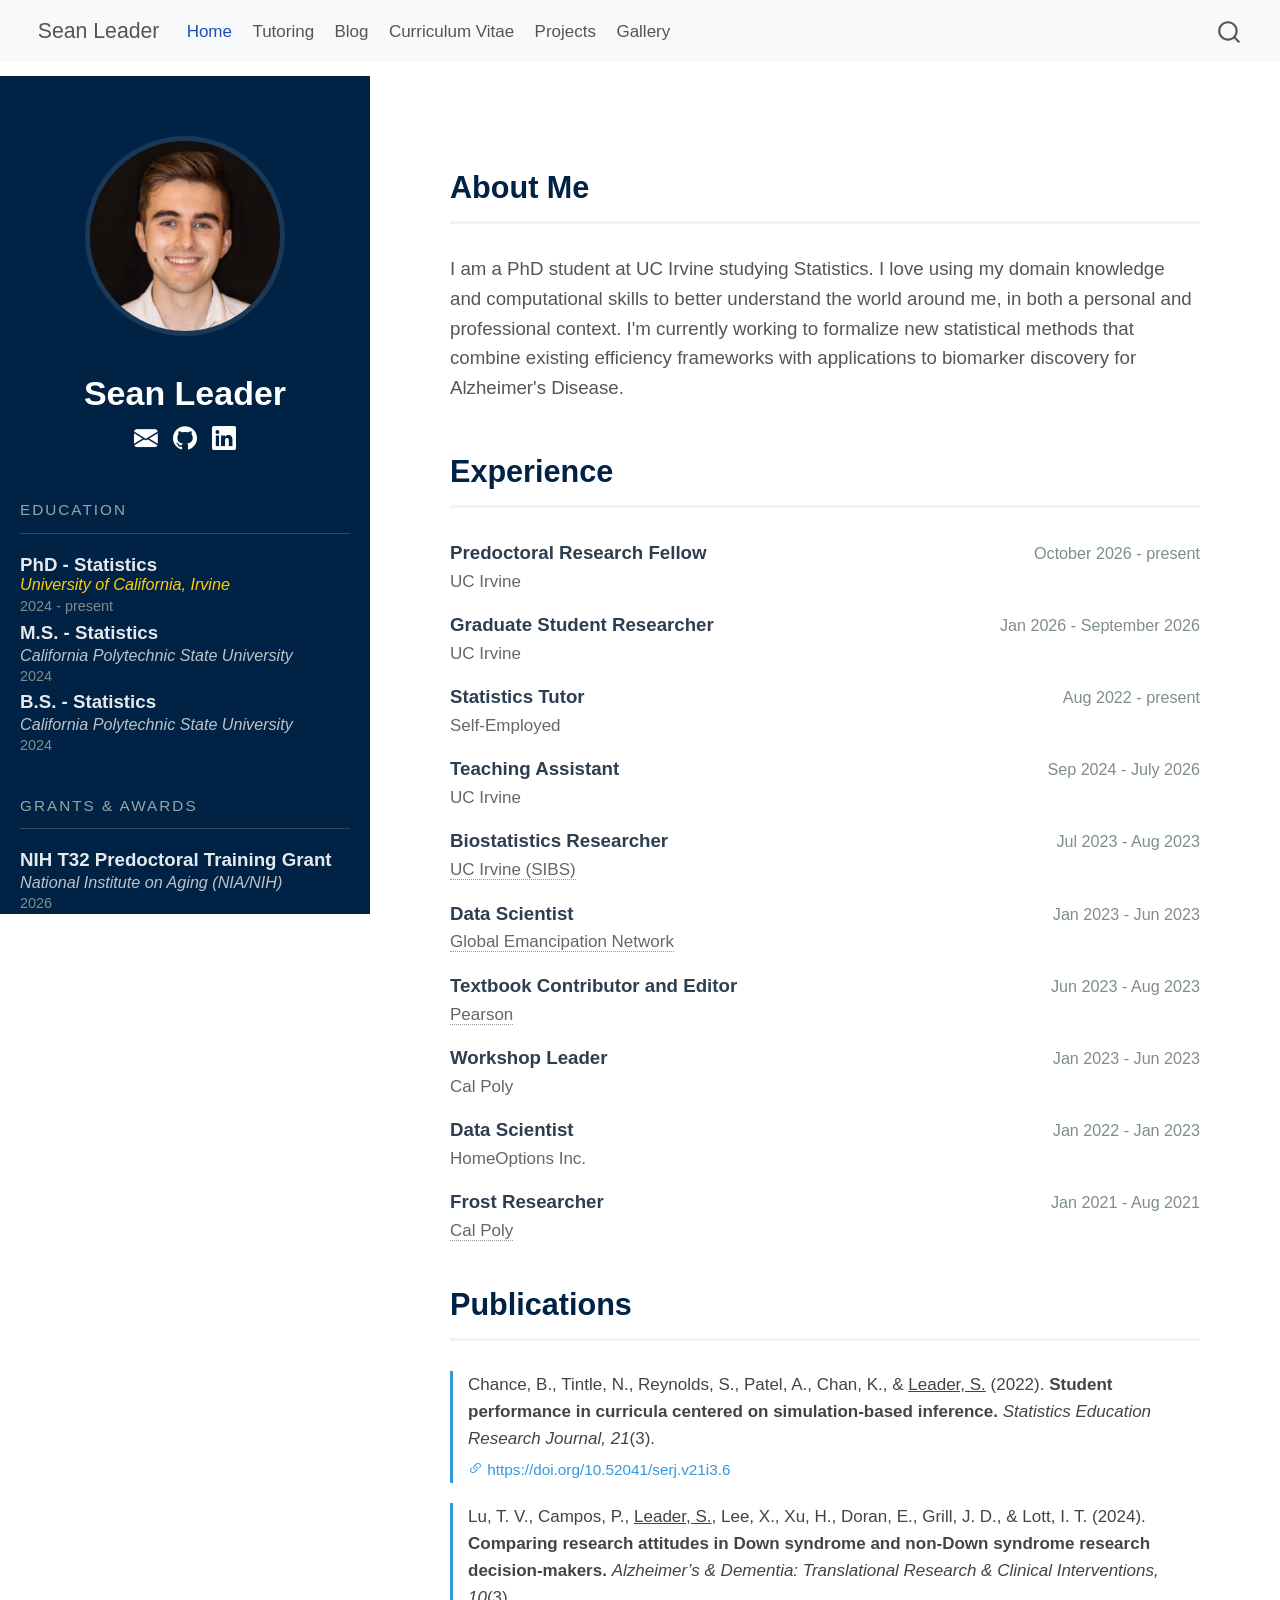
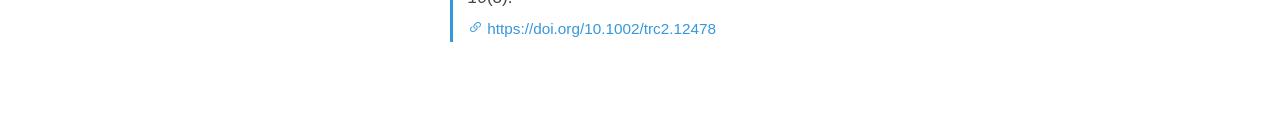
==== commit dd4f20b0: "changes" ====
--- a/docs/index.html
+++ b/docs/index.html
@@ -428,7 +428,7 @@
     <h2 class="main-section-title anchored">Experience</h2>
 
     <div class="experience-item">
-      <span class="job-title">Predoctoral Fellow – Neurobiology of Aging &amp; AD</span>
+      <span class="job-title">Predoctoral Research Fellow</span>
       <span class="job-date">October 2026 - present</span>
     </div>
     <span class="job-company">UC Irvine</span>
